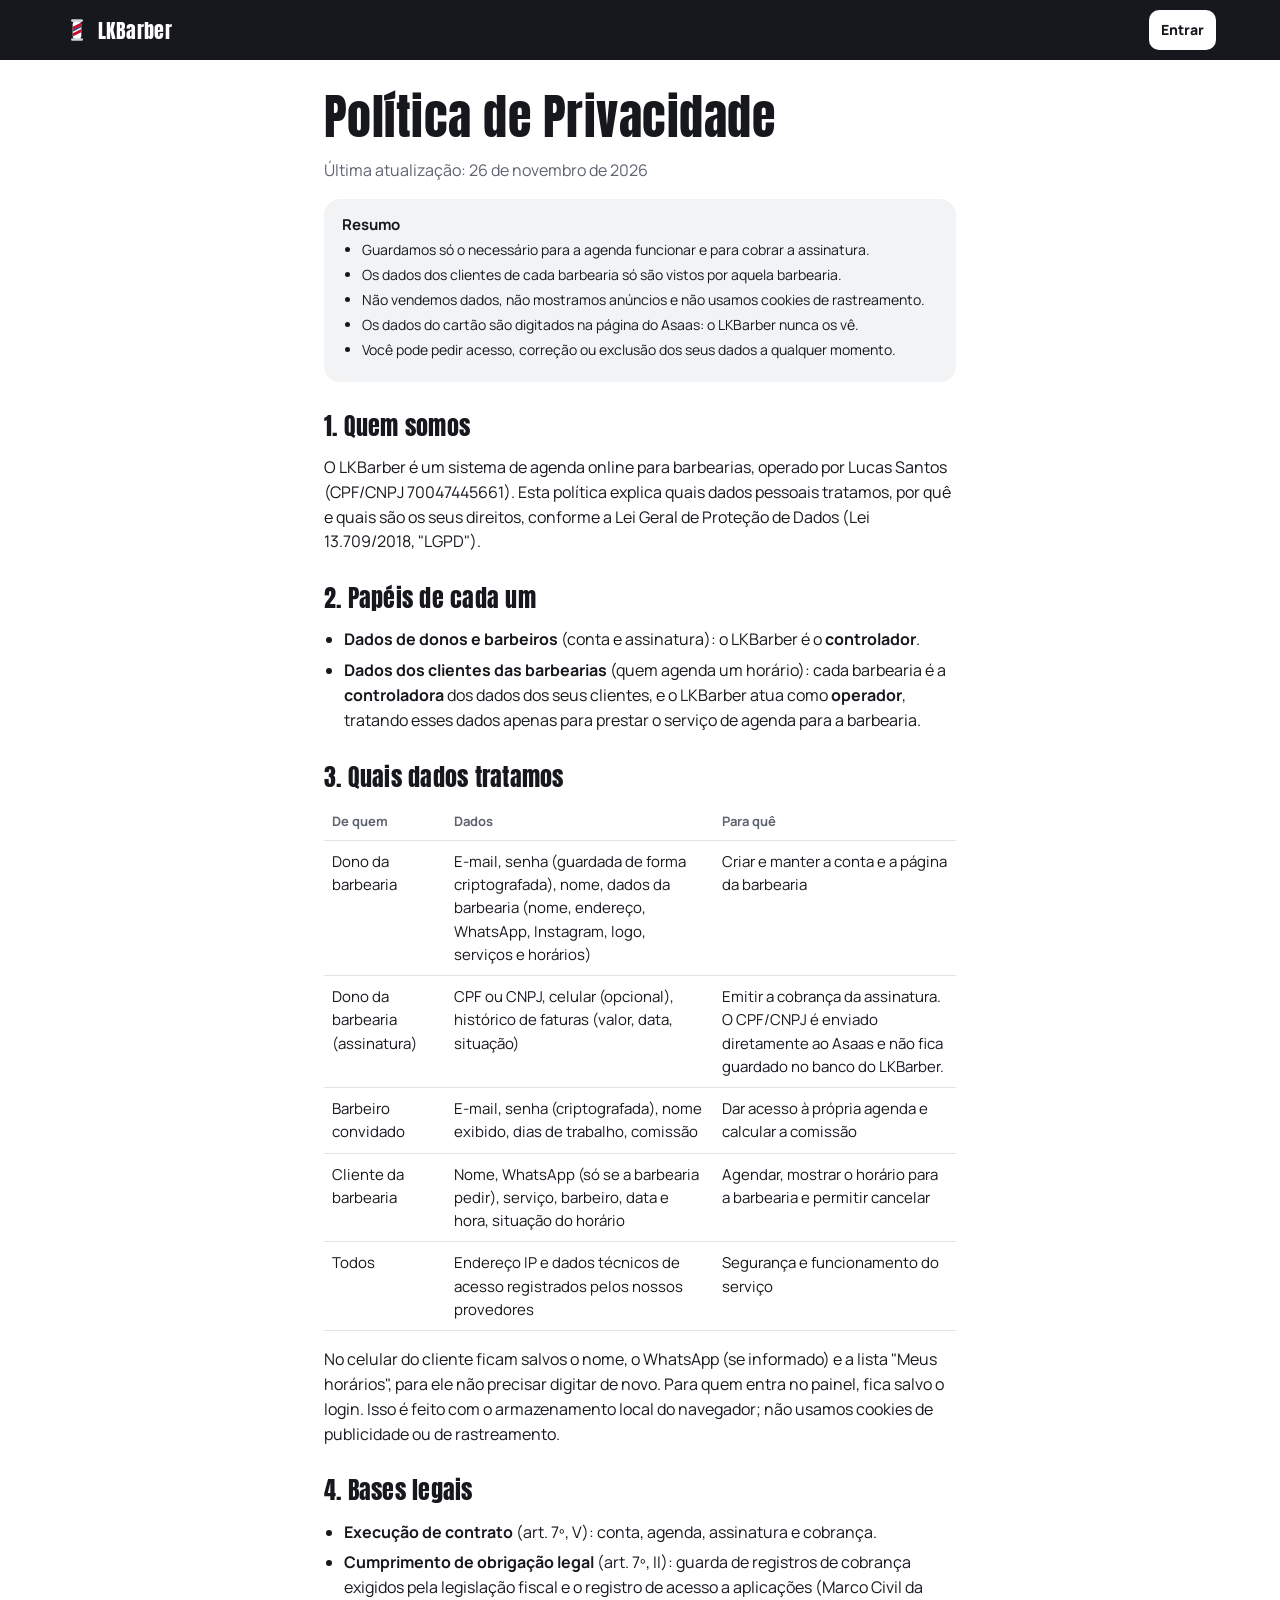
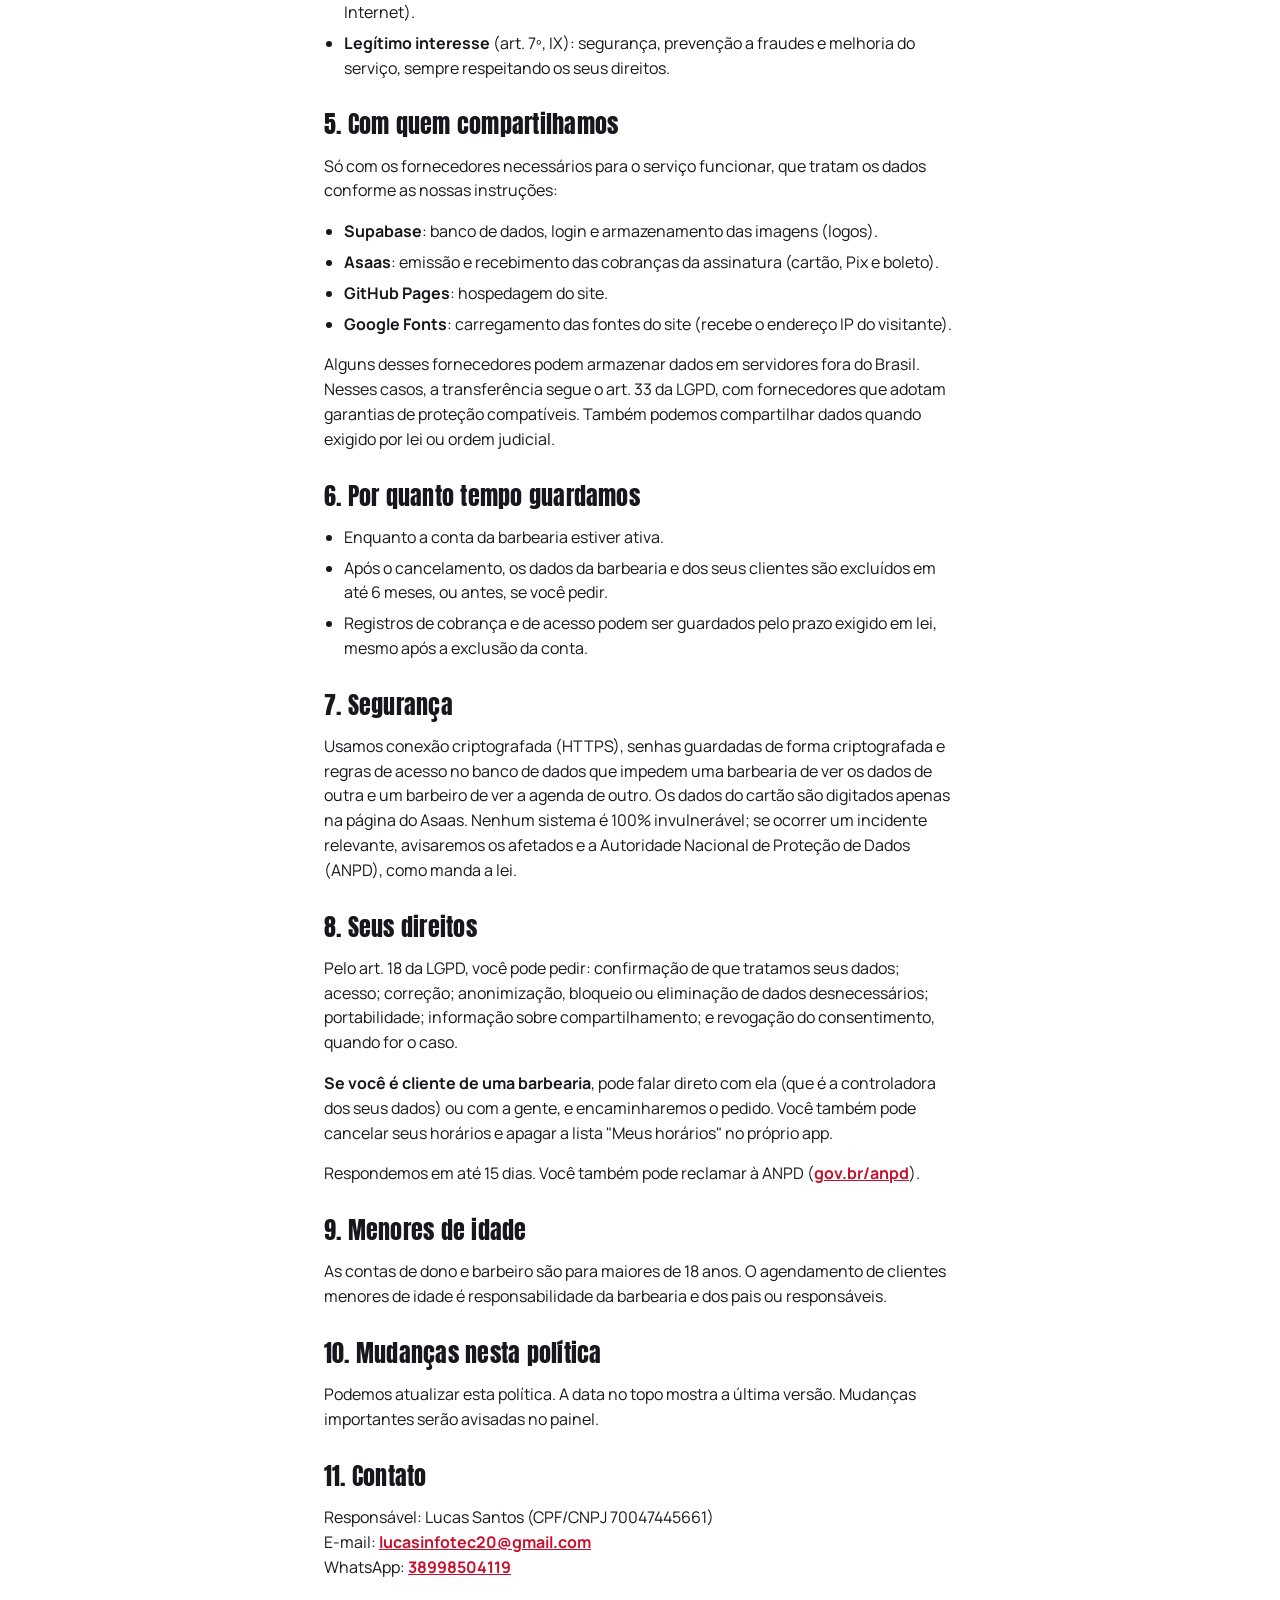
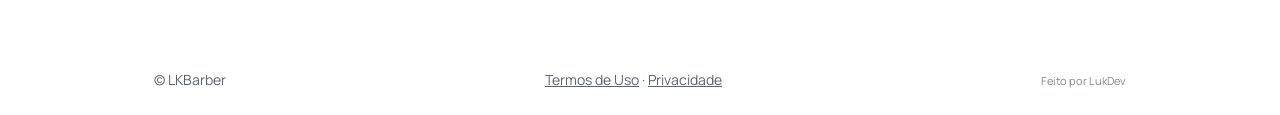
==== privacidade/index.html @ 9f9d807c "Correção" ====
<!DOCTYPE html>
<html lang="pt-BR">
<head>
<meta charset="utf-8">
<meta name="viewport" content="width=device-width, initial-scale=1">
<title>Política de Privacidade · LKBarber</title>
<meta name="description" content="Como o LKBarber trata os dados de donos, barbeiros e clientes das barbearias, conforme a LGPD.">
<meta name="theme-color" content="#16181d">
<link rel="icon" href="../icons/icon-192.png">
<link rel="preconnect" href="https://fonts.googleapis.com">
<link rel="preconnect" href="https://fonts.gstatic.com" crossorigin>
<link href="https://fonts.googleapis.com/css2?family=Anton&family=Manrope:wght@400;600;700;800&display=swap" rel="stylesheet">
<link rel="stylesheet" href="../css/style.css">
<style>
.legal{max-width:760px;margin:0 auto;padding:32px max(5vw,18px) 56px}
.legal h1{font-size:clamp(36px,9vw,48px)}
.legal h2{font-size:24px;margin-top:32px}
.legal p,.legal li{max-width:68ch}
.legal ul{padding-left:20px}.legal li{margin:6px 0}
.legal .atualizado{color:var(--mut);margin-top:-8px}
.legal .resumo{background:var(--sup);border-radius:16px;padding:16px 18px}
.legal .resumo ul{margin:6px 0 0}
.legal table{width:100%;border-collapse:collapse;font-size:15px;margin:10px 0}
.legal th,.legal td{text-align:left;vertical-align:top;padding:9px 8px;border-bottom:1px solid var(--linha)}
.legal th{font-size:13px;color:var(--mut)}
.legal a{color:var(--verm);font-weight:700}
@media(max-width:600px){.legal table{font-size:13px}}
</style>
</head>
<body>
<header class="top"><a class="marca" href="../"><svg viewBox="0 0 24 24" aria-hidden="true"><use href="#poste"/></svg><span>LKBarber</span></a>
  <div class="topo-acoes"><a class="btn btn-mini btn-claro" href="../painel">Entrar</a></div></header>
<main class="legal">
<h1>Política de Privacidade</h1>
<p class="atualizado">Última atualização: 26 de novembro de 2026</p>

<div class="resumo"><b>Resumo</b><ul>
  <li>Guardamos só o necessário para a agenda funcionar e para cobrar a assinatura.</li>
  <li>Os dados dos clientes de cada barbearia só são vistos por aquela barbearia.</li>
  <li>Não vendemos dados, não mostramos anúncios e não usamos cookies de rastreamento.</li>
  <li>Os dados do cartão são digitados na página do Asaas: o LKBarber nunca os vê.</li>
  <li>Você pode pedir acesso, correção ou exclusão dos seus dados a qualquer momento.</li></ul></div>

<h2>1. Quem somos</h2>
<p>O LKBarber é um sistema de agenda online para barbearias, operado <span data-p="por_responsavel"></span><span data-p="documento"></span>. Esta política explica quais dados pessoais tratamos, por quê e quais são os seus direitos, conforme a Lei Geral de Proteção de Dados (Lei 13.709/2018, "LGPD").</p>

<h2>2. Papéis de cada um</h2>
<ul>
  <li><b>Dados de donos e barbeiros</b> (conta e assinatura): o LKBarber é o <b>controlador</b>.</li>
  <li><b>Dados dos clientes das barbearias</b> (quem agenda um horário): cada barbearia é a <b>controladora</b> dos dados dos seus clientes, e o LKBarber atua como <b>operador</b>, tratando esses dados apenas para prestar o serviço de agenda para a barbearia.</li>
</ul>

<h2>3. Quais dados tratamos</h2>
<table>
  <thead><tr><th>De quem</th><th>Dados</th><th>Para quê</th></tr></thead>
  <tbody>
    <tr><td>Dono da barbearia</td><td>E-mail, senha (guardada de forma criptografada), nome, dados da barbearia (nome, endereço, WhatsApp, Instagram, logo, serviços e horários)</td><td>Criar e manter a conta e a página da barbearia</td></tr>
    <tr><td>Dono da barbearia (assinatura)</td><td>CPF ou CNPJ, celular (opcional), histórico de faturas (valor, data, situação)</td><td>Emitir a cobrança da assinatura. O CPF/CNPJ é enviado diretamente ao Asaas e não fica guardado no banco do LKBarber.</td></tr>
    <tr><td>Barbeiro convidado</td><td>E-mail, senha (criptografada), nome exibido, dias de trabalho, comissão</td><td>Dar acesso à própria agenda e calcular a comissão</td></tr>
    <tr><td>Cliente da barbearia</td><td>Nome, WhatsApp (só se a barbearia pedir), serviço, barbeiro, data e hora, situação do horário</td><td>Agendar, mostrar o horário para a barbearia e permitir cancelar</td></tr>
    <tr><td>Todos</td><td>Endereço IP e dados técnicos de acesso registrados pelos nossos provedores</td><td>Segurança e funcionamento do serviço</td></tr>
  </tbody>
</table>
<p>No celular do cliente ficam salvos o nome, o WhatsApp (se informado) e a lista "Meus horários", para ele não precisar digitar de novo. Para quem entra no painel, fica salvo o login. Isso é feito com o armazenamento local do navegador; não usamos cookies de publicidade ou de rastreamento.</p>

<h2>4. Bases legais</h2>
<ul>
  <li><b>Execução de contrato</b> (art. 7º, V): conta, agenda, assinatura e cobrança.</li>
  <li><b>Cumprimento de obrigação legal</b> (art. 7º, II): guarda de registros de cobrança exigidos pela legislação fiscal e o registro de acesso a aplicações (Marco Civil da Internet).</li>
  <li><b>Legítimo interesse</b> (art. 7º, IX): segurança, prevenção a fraudes e melhoria do serviço, sempre respeitando os seus direitos.</li>
</ul>

<h2>5. Com quem compartilhamos</h2>
<p>Só com os fornecedores necessários para o serviço funcionar, que tratam os dados conforme as nossas instruções:</p>
<ul>
  <li><b>Supabase</b>: banco de dados, login e armazenamento das imagens (logos).</li>
  <li><b>Asaas</b>: emissão e recebimento das cobranças da assinatura (cartão, Pix e boleto).</li>
  <li><b>GitHub Pages</b>: hospedagem do site.</li>
  <li><b>Google Fonts</b>: carregamento das fontes do site (recebe o endereço IP do visitante).</li>
</ul>
<p>Alguns desses fornecedores podem armazenar dados em servidores fora do Brasil. Nesses casos, a transferência segue o art. 33 da LGPD, com fornecedores que adotam garantias de proteção compatíveis. Também podemos compartilhar dados quando exigido por lei ou ordem judicial.</p>

<h2>6. Por quanto tempo guardamos</h2>
<ul>
  <li>Enquanto a conta da barbearia estiver ativa.</li>
  <li>Após o cancelamento, os dados da barbearia e dos seus clientes são excluídos em até 6 meses, ou antes, se você pedir.</li>
  <li>Registros de cobrança e de acesso podem ser guardados pelo prazo exigido em lei, mesmo após a exclusão da conta.</li>
</ul>

<h2>7. Segurança</h2>
<p>Usamos conexão criptografada (HTTPS), senhas guardadas de forma criptografada e regras de acesso no banco de dados que impedem uma barbearia de ver os dados de outra e um barbeiro de ver a agenda de outro. Os dados do cartão são digitados apenas na página do Asaas. Nenhum sistema é 100% invulnerável; se ocorrer um incidente relevante, avisaremos os afetados e a Autoridade Nacional de Proteção de Dados (ANPD), como manda a lei.</p>

<h2>8. Seus direitos</h2>
<p>Pelo art. 18 da LGPD, você pode pedir: confirmação de que tratamos seus dados; acesso; correção; anonimização, bloqueio ou eliminação de dados desnecessários; portabilidade; informação sobre compartilhamento; e revogação do consentimento, quando for o caso.</p>
<p><b>Se você é cliente de uma barbearia</b>, pode falar direto com ela (que é a controladora dos seus dados) ou com a gente, e encaminharemos o pedido. Você também pode cancelar seus horários e apagar a lista "Meus horários" no próprio app.</p>
<p>Respondemos em até 15 dias. Você também pode reclamar à ANPD (<a href="https://www.gov.br/anpd" target="_blank" rel="noopener">gov.br/anpd</a>).</p>

<h2>9. Menores de idade</h2>
<p>As contas de dono e barbeiro são para maiores de 18 anos. O agendamento de clientes menores de idade é responsabilidade da barbearia e dos pais ou responsáveis.</p>

<h2>10. Mudanças nesta política</h2>
<p>Podemos atualizar esta política. A data no topo mostra a última versão. Mudanças importantes serão avisadas no painel.</p>

<h2>11. Contato</h2>
<p>Responsável: <span data-p="responsavel"></span><span data-p="documento"></span><br><span id="contato"></span></p>
</main>
<footer class="rodape"><span>© LKBarber</span><span class="links-legais"><a href="../termos/">Termos de Uso</a> · <a href="../privacidade/">Privacidade</a></span><small class="lukdev">Feito por LukDev</small></footer>
<svg width="0" height="0" style="position:absolute" aria-hidden="true"><symbol id="poste" viewBox="0 0 24 24"><rect x="8" y="3" width="8" height="18" rx="4" fill="#fff"/><path d="M8 9l8-4v3l-8 4zM8 15l8-4v3l-8 4z" fill="#c8102e"/><path d="M8 12l8-4v1.5l-8 4z" fill="#1b3a6b"/><rect x="6.5" y="2" width="11" height="2.5" rx="1.2" fill="#cfd3da"/><rect x="6.5" y="19.5" width="11" height="2.5" rx="1.2" fill="#cfd3da"/></symbol></svg>
<script src="../js/config.js"></script>
<script>
{ // preenche os dados do responsável a partir do js/config.js
  const P = window.PLATAFORMA || {}, dig = s => String(s || "").replace(/\D/g, "");
  const txt = { responsavel: P.responsavel || "o responsável pelo LKBarber", documento: P.documento ? " (CPF/CNPJ " + P.documento + ")" : "",
    por_responsavel: P.responsavel ? "por " + P.responsavel : "pelo responsável indicado no contato ao final desta página",
    foro: P.foro || "do domicílio do responsável pelo LKBarber" };
  document.querySelectorAll("[data-p]").forEach(el => { const k = el.dataset.p; if (k in txt) el.textContent = txt[k]; });
  const c = document.getElementById("contato"), linhas = [];
  if (P.email) linhas.push(`E-mail: <a href="mailto:${P.email}">${P.email}</a>`);
  if (P.suporteWhatsapp) linhas.push(`WhatsApp: <a href="https://wa.me/55${dig(P.suporteWhatsapp)}" target="_blank" rel="noopener">${P.suporteWhatsapp}</a>`);
  if (c) c.innerHTML = linhas.length ? linhas.join("<br>") : "Pelo WhatsApp de suporte informado no site.";
}
</script>
</body>
</html>
---- css/style.css ----
/*
VOICE: LKBarber — barbearia de bairro, direta e confiante; o painel fala como ferramenta de trabalho.
IDEA: o poste de barbeiro e o quadro de horários pendurado no balcão.
PICTURE: poste listrado girando no topo de cada barbearia; no site de vendas, o celular com a agenda aberta.
COLOUR and TYPE: branco + grafite, vermelho do poste como ação, azul de apoio; Anton nos títulos, Manrope no texto.
LAYOUT: app de uma coluna com barra inferior no celular; centraliza até 760px (site de vendas até 1100px).
*/
:root{color-scheme:light dark;
  --bg:light-dark(#ffffff,#121418);--ink:light-dark(#16181d,#eef0f3);--mut:light-dark(#5d6370,#9aa1ad);
  --sup:light-dark(#f2f3f5,#1c1f25);--linha:light-dark(#e1e3e8,#2b2f37);
  --verm:light-dark(#c8102e,#ff4d63);--azul:light-dark(#1b3a6b,#86aef0);--ok:light-dark(#127a46,#4fd08f);
  --escuro:#16181d;--tab:68px;--r:14px}
:root[data-theme=light]{color-scheme:light}:root[data-theme=dark]{color-scheme:dark}
*{box-sizing:border-box;min-width:0}
[hidden]{display:none!important}
html{scroll-padding-top:72px;-webkit-text-size-adjust:100%;touch-action:manipulation}
code{font-size:.9em;background:var(--sup);padding:1px 6px;border-radius:6px;overflow-wrap:anywhere}
body{margin:0;background:var(--bg);color:var(--ink);font:16px/1.55 Manrope,system-ui,sans-serif;overflow-x:clip;-webkit-tap-highlight-color:transparent;
  padding-bottom:env(safe-area-inset-bottom)}
body.com-tabs{padding-bottom:calc(var(--tab) + env(safe-area-inset-bottom))}
h1,h2,h3{font-family:Anton,Impact,"Arial Narrow",sans-serif;font-weight:400;line-height:1.05;margin:0 0 .5em;text-wrap:balance;letter-spacing:.01em}
h1{font-size:clamp(38px,10vw,52px)}h2{font-size:28px}h3{font-size:22px}
a{color:inherit}
button,input,select,textarea{font:inherit;color:inherit}
input,select,textarea{font-size:16px;width:100%;min-height:48px;padding:10px 14px;border:1.5px solid var(--linha);border-radius:12px;background:var(--bg)}
input:focus-visible,select:focus-visible,textarea:focus-visible,button:focus-visible,a:focus-visible,summary:focus-visible{outline:3px solid var(--azul);outline-offset:2px}
.sr{position:absolute;width:1px;height:1px;overflow:hidden;clip:rect(0 0 0 0)}
main{max-width:760px;margin:0 auto;min-height:60vh}
body[data-area=site] main{max-width:1100px}
.band{padding:28px max(5vw,18px)}
.band-escura{background:var(--escuro);color:#eef0f3;--mut:#a5abb6;--linha:#2d3139}
.sub{color:var(--mut);font-size:14px}
.vazio{color:var(--mut);margin:0;grid-column:1/-1}
.erro{color:var(--verm);font-weight:700;min-height:1.5em;margin:0}
.centro{text-align:center;color:var(--mut);font-size:15px}
.pilha{display:grid;gap:8px}
.full{grid-column:1/-1}

/* topo */
.top{position:sticky;top:0;z-index:20;display:flex;align-items:center;justify-content:space-between;gap:12px;
  padding:calc(10px + env(safe-area-inset-top)) max(5vw,18px) 10px;background:var(--escuro);color:#fff;min-height:58px}
.marca{display:flex;align-items:center;gap:8px;text-decoration:none;font-family:Anton,Impact,sans-serif;font-size:20px;letter-spacing:.02em;overflow:hidden}
.marca span{white-space:nowrap;overflow:hidden;text-overflow:ellipsis}
.marca svg{width:26px;height:26px;flex:none}
.marca img{width:30px;height:30px;border-radius:8px;object-fit:cover;flex:none;background:#fff}
.topo-acoes{display:flex;gap:8px;flex:none}
.btn-inst,.btn-claro{background:#fff!important;color:var(--escuro)!important;border:0;border-radius:999px;padding:0 14px;font-weight:800;font-size:14px;min-height:38px}

/* botões */
.btn{display:inline-flex;align-items:center;justify-content:center;gap:8px;min-height:48px;padding:0 22px;border:0;border-radius:12px;
  background:var(--verm);color:#fff;font-weight:800;text-decoration:none;cursor:pointer;text-align:center}
.btn:disabled{opacity:.4;cursor:not-allowed}
.btn-grande{min-height:56px;font-size:18px;padding:0 28px}
.btn-sec{background:var(--sup);color:var(--ink);border:1.5px solid var(--linha)}
.btn-ok{background:var(--ok);color:#fff}
.btn-vidro{background:#ffffff1a;color:#fff;border:1.5px solid #ffffff40}
.btn-mini{min-height:40px;padding:0 12px;font-size:14px;border-radius:10px}
.lnk{background:none;border:0;color:var(--verm);font-weight:700;padding:8px 4px;cursor:pointer;min-height:40px;text-decoration:underline}
.chip{border:1.5px solid var(--linha);background:var(--sup);border-radius:999px;padding:0 16px;min-height:40px;font-weight:700;cursor:pointer;flex:none}
.chip.on{background:var(--ink);color:var(--bg);border-color:var(--ink)}
.seg{display:flex;gap:6px;flex-wrap:wrap;margin-bottom:16px}
.chips-filtro{flex-wrap:nowrap;overflow-x:auto;padding-bottom:4px}

/* hero da barbearia */
.hero{display:grid;grid-template-columns:minmax(0,1fr) 110px;gap:12px;align-items:center;padding:28px max(5vw,18px) 22px;
  background:var(--escuro);color:#fff;border-bottom:6px solid var(--verm)}
.hero h1{color:#fff;margin-bottom:.15em;font-size:clamp(40px,11vw,64px);overflow-wrap:anywhere}
.hero-logo{width:100%;max-width:160px;height:auto;aspect-ratio:1;border-radius:28px;object-fit:cover;justify-self:center;box-shadow:0 14px 34px #0006;background:#fff}
.hero .poste{width:100%;height:auto;max-height:300px;aspect-ratio:120/300}
.slogan{color:#c4c9d2;margin:0 0 20px;font-size:17px}
.aberto{display:inline-flex;align-items:center;gap:8px;font-weight:700;font-size:14px;margin:0 0 10px;color:#c4c9d2}
.aberto::before{content:"";width:10px;height:10px;border-radius:50%;background:#7b818c}
.aberto.on::before{background:#4fd08f;box-shadow:0 0 0 4px #4fd08f33}
.proximo{margin:14px 0 0;color:#c4c9d2;font-size:15px}.proximo b{color:#fff}
.servicos{list-style:none;margin:0;padding:0}
.servicos li{display:grid;grid-template-columns:minmax(0,1fr) auto;gap:2px 12px;padding:14px 0;border-bottom:1px solid var(--linha)}
.servicos b{font-size:17px}.servicos .preco{font-weight:800;white-space:nowrap;text-align:right}
.servicos small{color:var(--mut);grid-column:1/-1}
.horarios{list-style:none;margin:0 0 18px;padding:0}
.horarios li{display:flex;justify-content:space-between;gap:12px;padding:9px 0;border-bottom:1px solid var(--linha)}
.horarios li.hoje{font-weight:800}.horarios span:last-child{white-space:nowrap;text-align:right}
.contato{display:flex;flex-wrap:wrap;gap:10px}
.avatar{display:inline-grid;place-items:center;width:40px;height:40px;border-radius:50%;background:var(--ink);color:var(--bg);font-weight:800;font-size:15px;flex:none}
.equipe-pub{display:flex;gap:18px;flex-wrap:wrap}
.equipe-pub div{display:flex;flex-direction:column;align-items:center;gap:6px;font-weight:700;min-width:64px}
.equipe-pub .avatar{width:56px;height:56px;font-size:19px;background:var(--verm);color:#fff}

/* agendar */
.titulo-pag{font-size:40px}
fieldset{border:0;padding:0;margin:0 0 26px;transition:opacity .2s}
fieldset.travado{opacity:.4;pointer-events:none}
legend{display:flex;align-items:center;gap:10px;font-weight:800;font-size:18px;margin-bottom:12px;padding:0}
legend b{display:grid;place-items:center;width:28px;height:28px;border-radius:50%;background:var(--ink);color:var(--bg);font-size:14px}
.chips-serv{display:grid;grid-template-columns:repeat(auto-fill,minmax(150px,1fr));gap:10px}
.op{position:relative;display:block;cursor:pointer}
.op input{position:absolute;opacity:0;inset:0;min-height:0;width:100%;height:100%;margin:0}
.op>span{display:block;height:100%;padding:12px 14px;border:2px solid var(--linha);border-radius:var(--r);background:var(--sup)}
.op input:checked+span{border-color:var(--verm);background:light-dark(#fff1f3,#2a1519)}
.op input:focus-visible+span{outline:3px solid var(--azul);outline-offset:2px}
.op b{display:block}.op small{color:var(--mut);white-space:nowrap}
.chips-prof{display:flex;gap:10px;overflow-x:auto;padding:2px 2px 8px;scroll-snap-type:x mandatory}
.chips-prof .op{flex:none;scroll-snap-align:start}
.chips-prof .op>span{width:104px;text-align:center;display:flex;flex-direction:column;align-items:center;gap:6px;padding:12px 6px}
.chips-prof .avatar{width:46px;height:46px;font-size:17px}
.chips-prof b{white-space:nowrap;overflow:hidden;text-overflow:ellipsis;max-width:100%}
.dias{display:flex;gap:8px;overflow-x:auto;scroll-snap-type:x mandatory;padding:2px 2px 8px;margin:0 -2px}
.dias .op{flex:none;scroll-snap-align:start}
.dias .op>span{width:64px;text-align:center;padding:10px 4px}
.dias .op>span small{display:block;text-transform:capitalize}
.dias .op>span b{font-size:22px;font-family:Anton,Impact,sans-serif;font-weight:400}
.dias .op.fechado{pointer-events:none}.dias .op.fechado>span{opacity:.35}
.horas{display:grid;grid-template-columns:repeat(auto-fill,minmax(78px,1fr));gap:8px}
.horas .op>span{text-align:center;font-weight:800;font-size:17px;padding:12px 4px;font-variant-numeric:tabular-nums}
.horas .op.ocupado{pointer-events:none}.horas .op.ocupado>span{text-decoration:line-through;opacity:.35}
.campo{display:block;margin-bottom:10px}
.barra-conf{position:sticky;bottom:calc(var(--tab) + env(safe-area-inset-bottom) + 8px);display:flex;align-items:center;gap:12px;
  padding:10px 10px 10px 16px;background:var(--escuro);color:#fff;border-radius:16px;box-shadow:0 10px 30px #0004;z-index:5}
.resumo{flex:1;font-size:14px;line-height:1.35}.resumo b{font-size:15px}

/* ticket */
.ticket,.assin-card{border:2px dashed var(--linha);border-radius:18px;padding:20px;margin-bottom:14px;background:var(--sup)}
.quando{font-family:Anton,Impact,sans-serif;font-size:32px;line-height:1.05;margin:6px 0}
.ticket .acoes{display:flex;flex-wrap:wrap;gap:8px;margin-top:14px}
.tag{display:inline-block;font-size:13px;font-weight:800;padding:3px 10px;border-radius:999px;background:var(--linha);white-space:nowrap}
.tag.agendado{background:light-dark(#e5ecf8,#1f2c44);color:var(--azul)}
.tag.concluido{background:light-dark(#e2f4ea,#173326);color:var(--ok)}
.tag.cancelado,.tag.faltou{background:light-dark(#fbe6e9,#3a1a20);color:var(--verm)}
.info-lista{list-style:none;padding:0;margin:0 0 24px}
.info-lista li{padding:12px 0;border-bottom:1px solid var(--linha)}
.info-lista small{display:block;color:var(--mut);font-size:13px}
.instalar-box{background:var(--sup);border-radius:var(--r);padding:18px}.instalar-box p{margin:.4em 0}

/* rodapé e tabbar */
.rodape{display:flex;justify-content:space-between;align-items:center;gap:10px;flex-wrap:wrap;max-width:1100px;margin:0 auto;padding:18px max(5vw,18px) 24px;color:var(--mut);font-size:14px}
.lukdev{font-size:11px;opacity:.75}
.link-painel{font-size:13px;color:var(--mut)}
.tabbar{position:fixed;left:0;right:0;bottom:0;z-index:30;display:grid;
  height:calc(var(--tab) + env(safe-area-inset-bottom));padding-bottom:env(safe-area-inset-bottom);background:var(--bg);border-top:1px solid var(--linha)}
.tabbar a{display:flex;flex-direction:column;align-items:center;justify-content:center;gap:3px;text-decoration:none;font-size:12px;font-weight:700;color:var(--mut)}
.tabbar svg{width:24px;height:24px;fill:none;stroke:currentColor;stroke-width:2;stroke-linecap:round;stroke-linejoin:round}
.tabbar a.ativo{color:var(--verm)}

/* toast / modal */
.toast{position:fixed;left:50%;bottom:calc(var(--tab) + 20px + env(safe-area-inset-bottom));transform:translate(-50%,20px);opacity:0;
  background:var(--ink);color:var(--bg);padding:12px 18px;border-radius:12px;font-weight:700;transition:.25s;z-index:60;max-width:90vw;pointer-events:none;text-align:center}
.toast.on{opacity:1;transform:translate(-50%,0)}
.modal{position:fixed;inset:0;z-index:50;background:#0008;display:flex;align-items:flex-end;justify-content:center}
.modal-box{background:var(--bg);width:100%;max-width:560px;max-height:90vh;overflow:auto;border-radius:20px 20px 0 0;padding:22px max(5vw,18px) calc(22px + env(safe-area-inset-bottom))}
.menu{display:grid;border-top:1px solid var(--linha)}
.menu>*{display:flex;justify-content:space-between;align-items:center;text-align:left;background:none;border:0;border-bottom:1px solid var(--linha);min-height:54px;padding:0 4px;font-weight:700;font-size:17px;cursor:pointer;text-decoration:none}
.menu small{color:var(--mut);font-weight:600}.menu .perigo{color:var(--verm)}
.codigo{font-family:Anton,Impact,sans-serif;font-size:44px;letter-spacing:.18em;text-align:center;margin:8px 0;background:var(--sup);border-radius:14px;padding:8px}

/* formulários de página */
.form-pag{max-width:440px;margin:0 auto;padding:36px max(5vw,18px) 40px}
.form-pag h1{font-size:40px}
.l-sub2{color:var(--mut);margin-top:-6px}
.lbl{display:block;font-size:14px;font-weight:700;margin-bottom:14px}
.lbl input,.lbl select{margin-top:4px}
.slug-box{display:flex;align-items:center;border:1.5px solid var(--linha);border-radius:12px;margin-top:4px;background:var(--bg);overflow:hidden}
.slug-box span{padding:0 0 0 12px;color:var(--mut);font-weight:600;white-space:nowrap;font-size:15px}
.slug-box input{border:0;margin:0;padding-left:2px;font-weight:800}
.slug-box:focus-within{outline:3px solid var(--azul);outline-offset:2px}.slug-box input:focus-visible{outline:0}
.dica{display:block;margin-top:6px;font-weight:700;color:var(--mut)}.dica.bom{color:var(--ok)}.dica.ruim{color:var(--verm)}
.aviso{background:light-dark(#fff6dd,#2c2614);border-radius:12px;padding:12px 14px;font-size:14px;margin-bottom:14px}
.aviso.ruim{background:light-dark(#fde8eb,#3a1a20)}

/* ===== site de vendas ===== */
.l-hero{display:grid;grid-template-columns:minmax(0,1.15fr) minmax(0,.85fr);gap:28px;align-items:center;background:var(--escuro);color:#fff;
  padding:44px max(5vw,18px) 40px;border-bottom:6px solid var(--verm)}
body[data-area=site] .l-hero{margin:0 calc(50% - 50vw);padding-inline:max(5vw,calc(50vw - 532px))}
.l-hero h1{font-size:clamp(38px,6vw,56px);color:#fff}
.l-sub{font-size:18px;color:#c4c9d2;max-width:34em}
.l-ctas{display:flex;flex-wrap:wrap;gap:10px;margin:22px 0 10px}
.l-mini{font-size:14px;color:#a5abb6;margin:6px 0 0}
.celular{justify-self:center;width:min(280px,78vw);aspect-ratio:9/18.5;border-radius:38px;padding:10px;background:linear-gradient(145deg,#3a3f49,#0d0f12);box-shadow:0 30px 60px #0007,inset 0 0 0 2px #50565f}
.cel-tela{height:100%;border-radius:30px;background:#fff;color:#16181d;overflow:hidden;display:flex;flex-direction:column;font-size:12px}
.cel-topo{display:flex;align-items:center;gap:6px;background:#16181d;color:#fff;padding:22px 14px 10px;font-family:Anton,Impact,sans-serif;font-size:15px}
.cel-topo svg{width:18px;height:18px}
.cel-corpo{padding:12px;display:flex;flex-direction:column;gap:8px;flex:1}
.cel-t{font-size:12px}
.cel-profs{display:flex;gap:5px}.cel-profs span{border:1.5px solid #e1e3e8;background:#f2f3f5;border-radius:999px;padding:4px 8px;font-weight:700;white-space:nowrap}
.cel-profs .on{border-color:#c8102e;background:#fff1f3}
.cel-horas{display:grid;grid-template-columns:repeat(3,1fr);gap:5px}
.cel-horas span{text-align:center;border:1.5px solid #e1e3e8;background:#f2f3f5;border-radius:8px;padding:7px 0;font-weight:800}
.cel-horas .on{border-color:#c8102e;background:#fff1f3}.cel-horas .x{opacity:.35;text-decoration:line-through}
.cel-nome{border:1.5px solid #e1e3e8;border-radius:8px;padding:8px;font-weight:700}
.cel-btn{margin-top:auto;background:#c8102e;color:#fff;border-radius:10px;padding:11px;text-align:center;font-weight:800}
.passos{list-style:none;counter-reset:p;padding:0;margin:0;display:grid;grid-template-columns:repeat(auto-fit,minmax(220px,1fr));gap:18px}
.passos li{counter-increment:p;background:var(--sup);border-radius:var(--r);padding:18px;display:grid;gap:4px}
.passos li::before{content:counter(p);font-family:Anton,Impact,sans-serif;font-size:40px;line-height:1;color:var(--verm)}
.passos span{color:var(--mut)}
body[data-area=site] .band-escura{margin:0 calc(50% - 50vw);padding-inline:max(5vw,calc(50vw - 532px))}
.tres{display:grid;grid-template-columns:repeat(auto-fit,minmax(220px,1fr));gap:22px}
.tres ul{margin:0;padding-left:18px;color:#c4c9d2}.tres li{margin:4px 0}
.planos{display:grid;grid-template-columns:repeat(auto-fit,minmax(220px,1fr));gap:14px;margin-bottom:12px}
.plano{border:2px solid var(--linha);border-radius:18px;padding:20px;display:flex;flex-direction:column;gap:6px}
.plano.destaque{border-color:var(--verm)}
.plano .tag{align-self:flex-start}.plano h3{margin:4px 0 0}.plano p{margin:0}
.preco-plano{font-family:Anton,Impact,sans-serif;font-size:36px;line-height:1.1;white-space:nowrap}.preco-plano small{font-family:Manrope,sans-serif;font-size:14px;color:var(--mut)}
.plano .lim{font-weight:800}.plano .btn{margin-top:auto}
.faq{border-bottom:1px solid var(--linha);padding:4px 0}
.faq summary{cursor:pointer;font-weight:800;min-height:48px;display:flex;align-items:center}
.faq p{margin:0 0 14px;color:var(--mut)}

/* ===== painel ===== */
.p-top{display:flex;align-items:center;justify-content:space-between;gap:10px;flex-wrap:wrap;padding:20px max(5vw,18px) 0}
.p-top h1{font-size:36px;margin:0}
.p-sec{padding:16px max(5vw,18px) 40px}
.kpis{display:grid;grid-template-columns:repeat(auto-fit,minmax(140px,1fr));gap:10px;margin-bottom:18px}
.kpi{background:var(--sup);border-radius:var(--r);padding:14px}
.kpi.destaque{background:var(--escuro);color:#fff}.kpi.destaque small{color:#c4c9d2}
.kpi small{color:var(--mut);display:block;font-size:13px}
.kpi b{font-family:Anton,Impact,sans-serif;font-weight:400;font-size:clamp(24px,6.5vw,32px);line-height:1.1;white-space:nowrap}
.dia-nav{display:flex;align-items:center;gap:8px;margin-bottom:12px}
.dia-nav input{flex:1}.dia-nav button{flex:none;width:48px;padding:0}
.ag-item{display:grid;grid-template-columns:62px minmax(0,1fr);gap:4px 12px;padding:14px 0;border-bottom:1px solid var(--linha)}
.ag-item .h{font-family:Anton,Impact,sans-serif;font-size:24px;line-height:1;font-variant-numeric:tabular-nums}
.ag-item .h small{display:block;font-family:Manrope,sans-serif;font-size:12px;color:var(--mut);margin-top:4px}
.ag-item .acoes{grid-column:2;display:flex;flex-wrap:wrap;gap:6px;margin-top:6px}
.ag-item.st-cancelado,.ag-item.st-faltou{opacity:.55}
.ag-item.livre .n{color:var(--mut)}
.form-grid{display:grid;gap:10px;grid-template-columns:repeat(2,minmax(0,1fr))}
.form-grid label{display:block;font-size:14px;font-weight:700}
.form-grid label input,.form-grid label select{margin-top:4px}
.switch{display:flex!important;align-items:center;gap:8px;font-weight:700;cursor:pointer}
.switch input{width:22px;height:22px;min-height:0;accent-color:var(--verm);margin:0!important;flex:none}
.barra{display:grid;grid-template-columns:minmax(0,1fr) auto;gap:4px 10px;margin-bottom:12px;font-size:15px}
.barra small{color:var(--mut)}
.barra .trilho{grid-column:1/-1;height:10px;background:var(--sup);border-radius:6px;overflow:hidden}
.barra .trilho i{display:block;height:100%;background:var(--verm);border-radius:6px}
.barra span:nth-child(2){white-space:nowrap;font-weight:800;text-align:right}
.scroll{overflow-x:auto;margin-bottom:22px}
.tab{width:100%;border-collapse:collapse;font-size:15px}
.tab th,.tab td{padding:10px 8px;border-bottom:1px solid var(--linha);text-align:left}
.tab th{font-size:13px;color:var(--mut)}.tab .num{text-align:right;white-space:nowrap}
.serv-ed{padding:14px 0;border-bottom:1px solid var(--linha)}
.busca{margin-bottom:14px}
.cli{display:flex;justify-content:space-between;gap:10px;padding:12px 0;border-bottom:1px solid var(--linha);align-items:center}
.cli small{color:var(--mut);display:block}
.prof-card{border:1.5px solid var(--linha);border-radius:16px;padding:14px;margin-bottom:10px}
.prof-card.inativo{opacity:.55}
.prof-top{display:flex;gap:12px;align-items:center}.prof-top small{display:block;color:var(--mut)}
.prof-card .acoes{display:flex;gap:6px;flex-wrap:wrap;margin-top:10px}
.dias-mini{display:flex;gap:4px;margin-top:10px;flex-wrap:wrap}
.dias-mini span{font-size:12px;font-weight:800;padding:3px 7px;border-radius:6px;background:var(--sup);color:var(--mut)}
.dias-mini .on{background:var(--ink);color:var(--bg)}
.dias-sel{display:flex;gap:6px;flex-wrap:wrap;margin-top:6px}
.dias-sel label{position:relative;cursor:pointer}
.dias-sel input{position:absolute;opacity:0;inset:0;min-height:0;margin:0!important}
.dias-sel span{display:grid;place-items:center;width:52px;height:44px;border-radius:10px;border:1.5px solid var(--linha);background:var(--sup);font-weight:800}
.dias-sel input:checked+span{background:var(--ink);color:var(--bg);border-color:var(--ink)}
.dias-sel input:focus-visible+span{outline:3px solid var(--azul)}
.link-box{display:flex;gap:8px}.link-box input{flex:1;font-weight:700}
.qr{margin-top:12px}.qr img,.qr canvas{background:#fff;padding:12px;border-radius:12px}
.assin-card.st-ativa{border-style:solid;border-color:var(--ok)}
.adm-card{border:1.5px solid var(--linha);border-radius:16px;padding:14px;margin-bottom:10px}
.adm-top{display:flex;justify-content:space-between;gap:10px;align-items:flex-start}
.adm-top small{display:block;color:var(--mut);overflow-wrap:anywhere}
.adm-card .sub{margin:8px 0}
.adm-card .acoes{display:flex;gap:6px;flex-wrap:wrap;align-items:center}
.adm-card select{width:auto;min-height:40px;padding:6px 10px;font-size:14px}

@media(max-width:600px){.l-hero{grid-template-columns:1fr}.celular{width:min(250px,70vw)}.form-grid{grid-template-columns:1fr}
  .tab{font-size:13px}}
@media(min-width:700px){.modal{align-items:center}.modal-box{border-radius:20px}}
@media(min-width:760px){.tabbar{max-width:560px;left:50%;transform:translateX(-50%);bottom:14px;border:1px solid var(--linha);border-radius:20px;box-shadow:0 10px 30px #0002;height:var(--tab);padding:0}
  .hero{grid-template-columns:minmax(0,1fr) 160px;padding-block:44px}}
@media(prefers-reduced-motion:reduce){*{transition:none!important;scroll-behavior:auto!important}}

/* ===== horários: um cartão por dia ===== */
.dias-lista{display:grid;gap:10px}
.dia-card{border:1.5px solid var(--linha);border-radius:16px;background:var(--bg);transition:border-color .2s}
.dia-card:not(.fechado){border-color:light-dark(#d3d6dd,#353a44)}
.dia-cab{display:grid;grid-template-columns:minmax(0,1fr) auto;grid-template-areas:"nome tog" "res tog";align-items:center;gap:0 12px;padding:12px 14px}
.dia-nome{grid-area:nome;font-size:17px}
.dia-resumo{grid-area:res;color:var(--mut);font-size:14px;font-variant-numeric:tabular-nums}
.dia-card.fechado .dia-resumo{color:var(--verm);font-weight:700}
.dia-cab .toggle{grid-area:tog}
.dia-corpo{padding:0 14px 12px;display:grid;gap:10px;border-top:1px solid var(--linha);padding-top:12px}
.faixa{display:grid;grid-template-columns:minmax(0,1fr) auto minmax(0,1fr);align-items:end;gap:8px}
.faixa.pausa{background:var(--sup);border-radius:12px;padding:8px 10px 6px}
.faixa.pausa .remover-pausa{grid-column:1/-1;justify-self:end;color:var(--verm);text-decoration:none}
.faixa label{display:grid;gap:4px;font-size:13px;font-weight:700;color:var(--mut)}
.faixa input{font-variant-numeric:tabular-nums;font-weight:700;text-align:center}
.faixa .ate{padding-bottom:13px;color:var(--mut);font-weight:800}
.lnk.sutil{color:var(--mut);font-weight:600;font-size:14px;justify-self:start;padding:4px 0;min-height:32px}
.dia-corpo>.lnk{justify-self:start;padding:4px 0}
.barra-salvar{position:sticky;bottom:calc(var(--tab) + env(safe-area-inset-bottom) + 8px);margin-top:18px;z-index:5}
.barra-salvar .btn{width:100%;box-shadow:0 10px 26px #0003}
/* interruptor (toggle) */
.toggle{position:relative;display:inline-block;width:52px;height:32px;cursor:pointer;flex:none}
.toggle input{position:absolute;inset:0;opacity:0;margin:0;width:100%;height:100%;cursor:pointer;min-height:0;z-index:1}
.toggle .trilho{position:absolute;inset:0;border-radius:999px;background:light-dark(#cfd3da,#3a3f49);transition:background .2s}
.toggle .trilho::after{content:"";position:absolute;top:3px;left:3px;width:26px;height:26px;border-radius:50%;background:#fff;box-shadow:0 1px 3px #0004;transition:transform .2s}
.toggle input:checked+.trilho{background:var(--ok)}
.toggle input:checked+.trilho::after{transform:translateX(20px)}
.toggle input:focus-visible+.trilho{outline:3px solid var(--azul);outline-offset:2px}

/* ===== assinatura ===== */
.assin-card{border-style:solid;display:grid;gap:6px}
.assin-card p{margin:0}
.assin-card .btn{margin-top:8px}
.assin-top{display:flex;justify-content:space-between;align-items:flex-start;gap:10px}
.assin-top small{color:var(--mut);font-weight:700}
.assin-card.st-carencia,.assin-card.st-vencida,.assin-card.st-teste_vencido,.assin-card.st-bloqueada{border-color:var(--verm)}
.faturas{display:grid}
.fatura{display:grid;grid-template-columns:minmax(0,1fr) auto auto;gap:10px;align-items:center;padding:12px 0;border-bottom:1px solid var(--linha)}
.fatura small{display:block;color:var(--mut)}
.leg-p{font-size:17px}
.planos-sel{display:grid;grid-template-columns:repeat(auto-fit,minmax(150px,1fr));gap:10px}
.planos-sel .op>span{display:grid;gap:2px}
.preco-op{font-family:Anton,Impact,sans-serif;font-size:26px;line-height:1.1;white-space:nowrap}.preco-op small{font-family:Manrope,sans-serif;font-size:13px;color:var(--mut)}
.planos-sel .op.ocupado{pointer-events:none}.planos-sel .op.ocupado>span{opacity:.45}
.formas{display:grid;gap:8px}
.formas .op>span{display:grid;gap:2px}
.op small.quebra{white-space:normal}
.rec{font-style:normal;font-size:12px;font-weight:800;color:var(--ok);background:light-dark(#e2f4ea,#173326);border-radius:999px;padding:2px 8px;margin-left:4px;vertical-align:2px}
.perigo-txt{color:var(--verm)}

/* ===== ícone da barbearia ===== */
.icone-atual{display:grid;grid-template-columns:auto minmax(0,1fr);gap:16px;align-items:center}
.ic-grande{width:88px;height:88px;border-radius:22px;overflow:hidden;background:var(--escuro);display:grid;place-items:center;box-shadow:0 6px 18px #0003}
.ic-grande img{width:100%;height:100%;object-fit:cover}.ic-grande svg{width:52px;height:52px}
.icone-prev{display:flex;gap:18px;align-items:center;justify-content:center;flex-wrap:wrap;background:linear-gradient(135deg,#2b3a55,#16181d);border-radius:18px;padding:22px 16px;margin:12px 0 14px}
.cel-ic{display:grid;justify-items:center;gap:6px;color:#fff;font-size:12px}
.cel-ic canvas{width:76px;height:76px;border-radius:20px;box-shadow:0 8px 20px #0007}
.topo-ic{display:flex;align-items:center;gap:8px;background:#16181d;color:#fff;border-radius:12px;padding:8px 12px;font-family:Anton,Impact,sans-serif;max-width:220px}
.topo-ic canvas{width:30px;height:30px;border-radius:8px}.topo-ic b{font-weight:400;white-space:nowrap;overflow:hidden;text-overflow:ellipsis}
.cores{display:flex;gap:8px;flex-wrap:wrap;margin-top:6px;align-items:center}
.cor{width:40px;height:40px;border-radius:50%;border:2px solid var(--linha);cursor:pointer}
.cor.on{outline:3px solid var(--verm);outline-offset:2px}
.cores input[type=color]{width:48px;height:40px;padding:2px;min-height:0;border-radius:10px}
input[type=range]{min-height:0;padding:0;border:0;accent-color:var(--verm);height:32px}
.seg .chip.on{background:var(--ink);color:var(--bg);border-color:var(--ink)}

@media(max-width:420px){.fatura{grid-template-columns:minmax(0,1fr) auto}.fatura .btn{grid-column:1/-1}}

/* ===== página de vendas: seções novas ===== */
.nao-raiz #landing{display:none}
#landing a:not(.btn){color:inherit}
.l-mini a{color:#fff;font-weight:800;text-decoration:underline;margin-left:4px}
.antes-depois{display:grid;grid-template-columns:repeat(auto-fit,minmax(260px,1fr));gap:14px}
.ad{border-radius:18px;padding:20px}
.ad h3{margin-bottom:10px}
.ad ul{margin:0;padding:0;list-style:none;display:grid;gap:10px}
.ad li{display:grid;grid-template-columns:22px minmax(0,1fr);gap:8px;align-items:start}
.ad li::before{font-weight:800;line-height:1.5}
.antes{background:var(--sup)}.antes li::before{content:"✕";color:var(--mut)}.antes li{color:var(--mut)}
.depois{background:var(--escuro);color:#fff;border:1.5px solid light-dark(transparent,#2f6b4a)}.depois li::before{content:"✓";color:#4fd08f}
.beneficios{display:grid;grid-template-columns:repeat(auto-fit,minmax(230px,1fr));gap:14px}
.bf{border:1.5px solid var(--linha);border-radius:18px;padding:18px}
.bf svg{width:34px;height:34px;fill:none;stroke:var(--verm);stroke-width:2;stroke-linecap:round;stroke-linejoin:round;margin-bottom:8px}
.bf h3{font-size:21px;margin:0 0 4px}.bf p{margin:0;color:var(--mut)}
#telas .sub{color:#a5abb6;margin-top:-6px}
.telas{display:flex;gap:16px;overflow-x:auto;scroll-snap-type:x mandatory;padding:6px 2px 14px;scrollbar-width:thin}
.telas:focus-visible{outline:3px solid var(--azul);outline-offset:4px;border-radius:12px}
.tela{flex:none;width:min(250px,68vw);margin:0;scroll-snap-align:start;display:grid;gap:12px}
.tela picture{display:block;border-radius:28px;padding:8px;background:#2a2f38;box-shadow:0 18px 40px #0008}
.tela img{display:block;width:100%;height:auto;border-radius:21px}
.tela figcaption{color:#c4c9d2;font-size:15px}.tela figcaption b{display:block;color:#fff;font-size:17px}
.telas-nav{display:flex;gap:8px;justify-content:flex-end}
.telas-nav .btn{width:48px;font-size:22px}
.selos{display:flex;flex-wrap:wrap;gap:8px;list-style:none;padding:0;margin:-4px 0 16px}
.selos li{background:light-dark(#e2f4ea,#173326);color:var(--ok);font-weight:800;font-size:14px;padding:6px 12px;border-radius:999px}
.inclui{background:var(--sup);border-radius:18px;padding:16px 18px;margin-top:6px}
.inclui ul{margin:8px 0 0;padding-left:20px;columns:2 200px;column-gap:24px}.inclui li{margin:3px 0}
.cta-final{text-align:center}.cta-final .l-ctas{justify-content:center}
.links-legais a{color:inherit}
.link-prev{display:block;margin-top:6px;color:var(--mut);font-size:13px;overflow-wrap:anywhere}.link-prev b{color:var(--ink)}
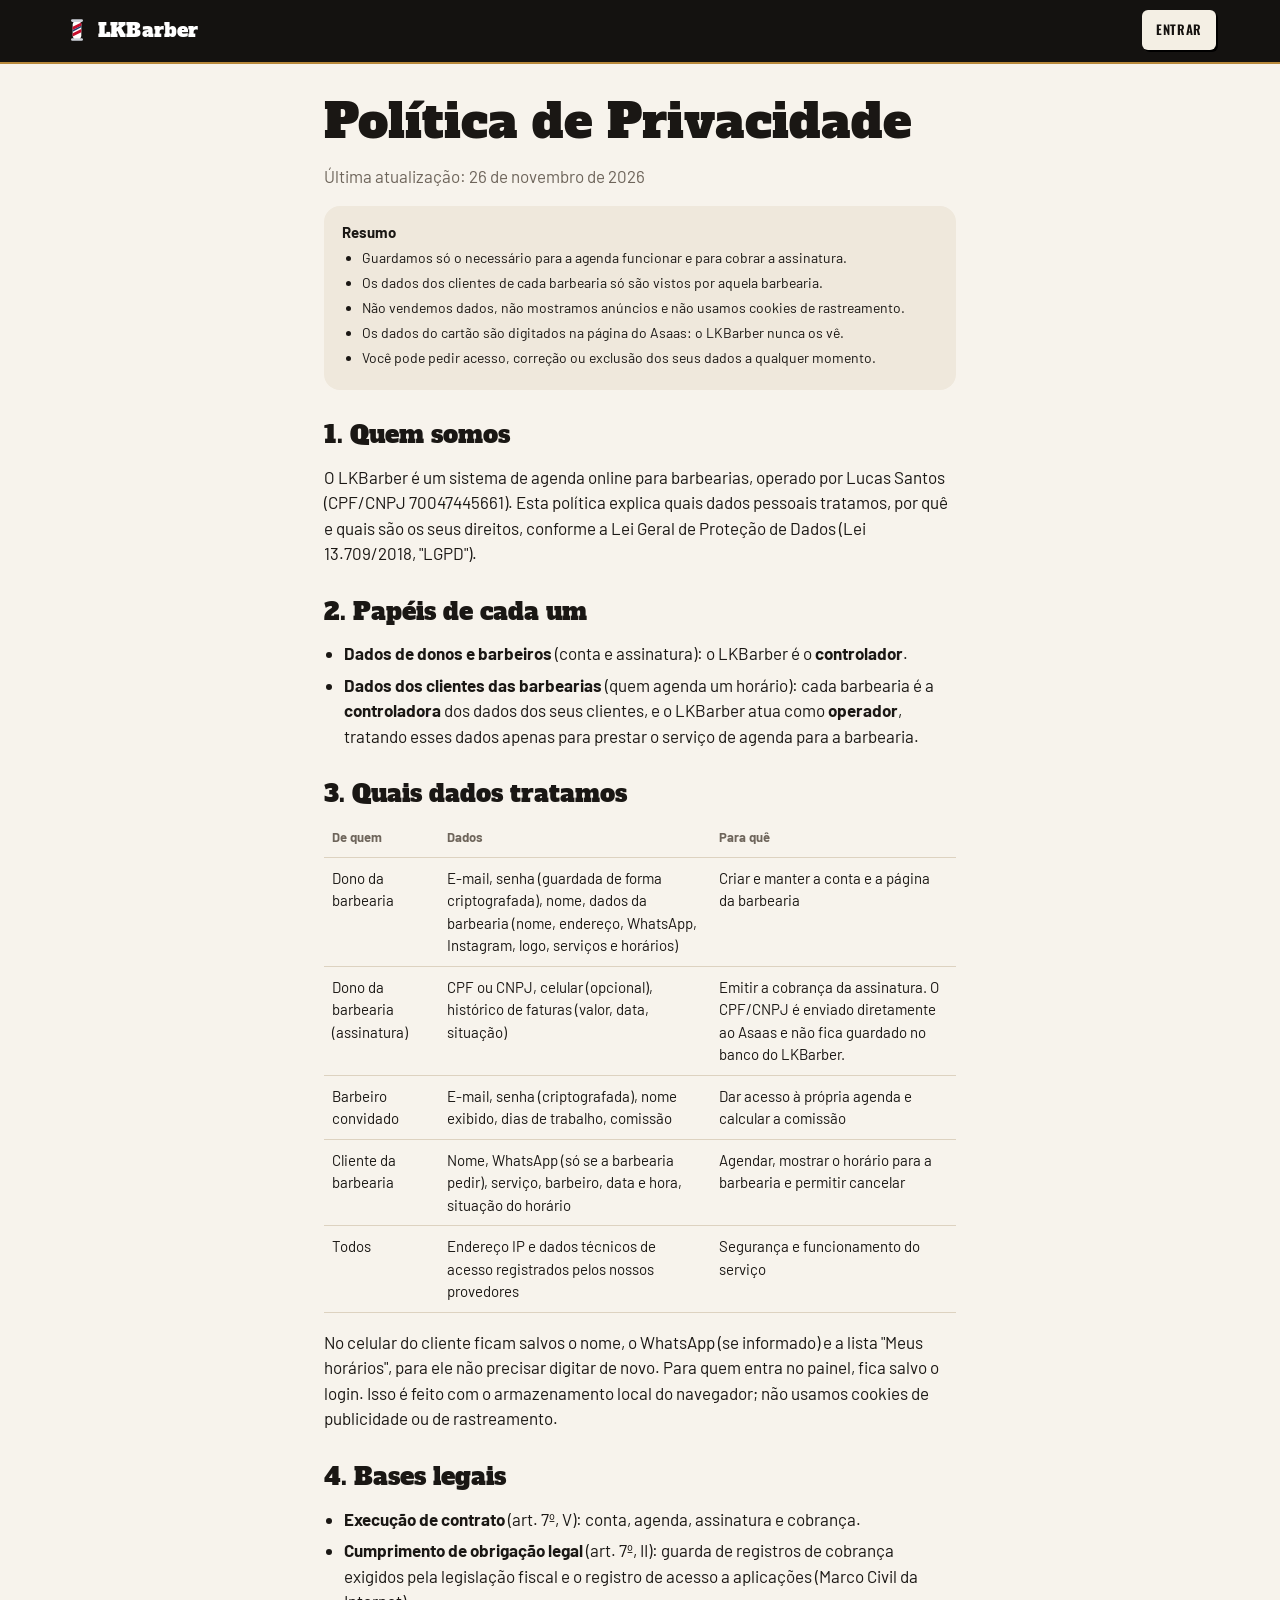
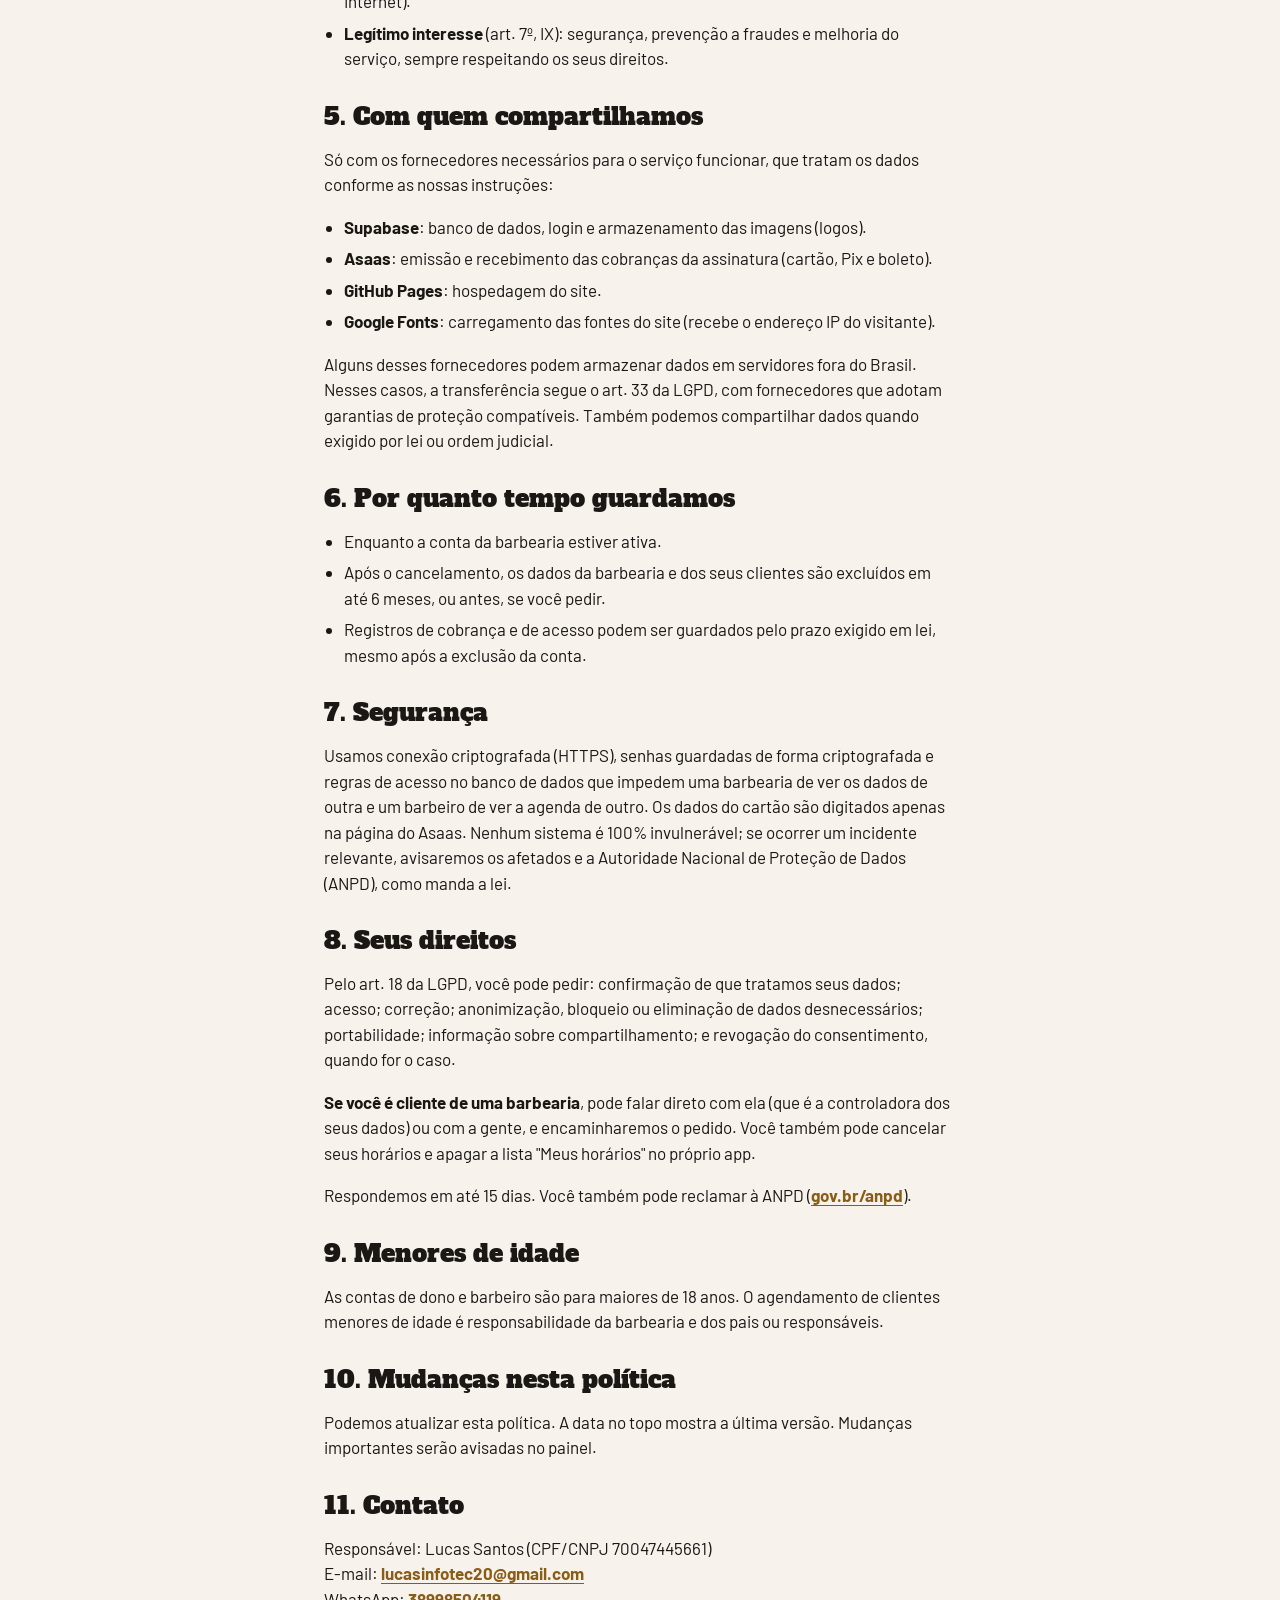
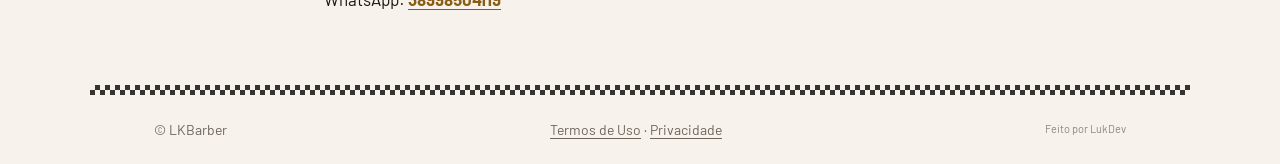
==== commit 87fc0b07: "Novo layout" ====
--- a/privacidade/index.html
+++ b/privacidade/index.html
@@ -9,7 +9,7 @@
 <link rel="icon" href="../icons/icon-192.png">
 <link rel="preconnect" href="https://fonts.googleapis.com">
 <link rel="preconnect" href="https://fonts.gstatic.com" crossorigin>
-<link href="https://fonts.googleapis.com/css2?family=Anton&family=Manrope:wght@400;600;700;800&display=swap" rel="stylesheet">
+<link href="https://fonts.googleapis.com/css2?family=Alfa+Slab+One&family=Barlow:wght@400;500;600;700&family=Oswald:wght@500;600&display=swap" rel="stylesheet">
 <link rel="stylesheet" href="../css/style.css">
 <style>
 .legal{max-width:760px;margin:0 auto;padding:32px max(5vw,18px) 56px}
--- a/css/style.css
+++ b/css/style.css
@@ -1,24 +1,31 @@
 /*
-VOICE: LKBarber — barbearia de bairro, direta e confiante; o painel fala como ferramenta de trabalho.
-IDEA: o poste de barbeiro e o quadro de horários pendurado no balcão.
-PICTURE: poste listrado girando no topo de cada barbearia; no site de vendas, o celular com a agenda aberta.
-COLOUR and TYPE: branco + grafite, vermelho do poste como ação, azul de apoio; Anton nos títulos, Manrope no texto.
-LAYOUT: app de uma coluna com barra inferior no celular; centraliza até 760px (site de vendas até 1100px).
+LKBarber — tema "barbearia de bairro de verdade"
+IDEIA: o salão clássico: piso xadrez, latão, tabela de preços pintada na parede, placas esmaltadas.
+CORES: creme, café escuro, latão (dourado envelhecido) como destaque e verde-garrafa de apoio. Vermelho só para erro.
+TIPOS: Alfa Slab One (letreiro de pintor de placas) nos títulos, Oswald (cartaz) em números/botões, Barlow no texto.
+FORMAS: cantos curtos, bordas firmes, sombra dura de placa; nada de pílulas e sombras difusas.
 */
 :root{color-scheme:light dark;
-  --bg:light-dark(#ffffff,#121418);--ink:light-dark(#16181d,#eef0f3);--mut:light-dark(#5d6370,#9aa1ad);
-  --sup:light-dark(#f2f3f5,#1c1f25);--linha:light-dark(#e1e3e8,#2b2f37);
-  --verm:light-dark(#c8102e,#ff4d63);--azul:light-dark(#1b3a6b,#86aef0);--ok:light-dark(#127a46,#4fd08f);
-  --escuro:#16181d;--tab:68px;--r:14px}
+  --bg:light-dark(#f7f3ec,#141210);--ink:light-dark(#1a1714,#f2ece1);--mut:light-dark(#6e655b,#a99f91);
+  --sup:light-dark(#efe8dc,#1e1a16);--linha:light-dark(#ddd2c0,#3a332b);
+  /* --verm é o destaque principal (latão); o nome ficou por compatibilidade */
+  --verm:light-dark(#8a5d17,#d8ac5e);--verm-tx:light-dark(#fffaf0,#1a1714);--azul:light-dark(#2f5d4a,#8cc7a9);--ok:light-dark(#2e6b3f,#6cbd85);
+  --erro:light-dark(#b42318,#f0806f);
+  --latao:light-dark(#b8893b,#d8ac5e);--escuro:#141210;--tab:68px;--r:8px;
+  --f-titulo:"Alfa Slab One",Rockwell,"Roboto Slab",Georgia,serif;
+  --f-num:Oswald,"Arial Narrow",Impact,sans-serif;
+  --f-texto:Barlow,"Segoe UI",system-ui,sans-serif;
+  --xadrez:conic-gradient(#141210 25%,#f7f3ec 0 50%,#141210 0 75%,#f7f3ec 0) 0 0/22px 22px;
+  --risca:repeating-linear-gradient(90deg,rgba(255,255,255,.035) 0 1px,transparent 1px 13px)}
 :root[data-theme=light]{color-scheme:light}:root[data-theme=dark]{color-scheme:dark}
 *{box-sizing:border-box;min-width:0}
 [hidden]{display:none!important}
 html{scroll-padding-top:72px;-webkit-text-size-adjust:100%;touch-action:manipulation}
 code{font-size:.9em;background:var(--sup);padding:1px 6px;border-radius:6px;overflow-wrap:anywhere}
-body{margin:0;background:var(--bg);color:var(--ink);font:16px/1.55 Manrope,system-ui,sans-serif;overflow-x:clip;-webkit-tap-highlight-color:transparent;
+body{margin:0;background:var(--bg);color:var(--ink);font:16px/1.55 var(--f-texto);overflow-x:clip;-webkit-tap-highlight-color:transparent;
   padding-bottom:env(safe-area-inset-bottom)}
 body.com-tabs{padding-bottom:calc(var(--tab) + env(safe-area-inset-bottom))}
-h1,h2,h3{font-family:Anton,Impact,"Arial Narrow",sans-serif;font-weight:400;line-height:1.05;margin:0 0 .5em;text-wrap:balance;letter-spacing:.01em}
+h1,h2,h3{font-family:var(--f-titulo);font-weight:400;line-height:1.05;margin:0 0 .5em;text-wrap:balance;letter-spacing:.01em}
 h1{font-size:clamp(38px,10vw,52px)}h2{font-size:28px}h3{font-size:22px}
 a{color:inherit}
 button,input,select,textarea{font:inherit;color:inherit}
@@ -31,7 +38,7 @@
 .band-escura{background:var(--escuro);color:#eef0f3;--mut:#a5abb6;--linha:#2d3139}
 .sub{color:var(--mut);font-size:14px}
 .vazio{color:var(--mut);margin:0;grid-column:1/-1}
-.erro{color:var(--verm);font-weight:700;min-height:1.5em;margin:0}
+.erro{color:var(--erro);font-weight:700;min-height:1.5em;margin:0}
 .centro{text-align:center;color:var(--mut);font-size:15px}
 .pilha{display:grid;gap:8px}
 .full{grid-column:1/-1}
@@ -39,7 +46,7 @@
 /* topo */
 .top{position:sticky;top:0;z-index:20;display:flex;align-items:center;justify-content:space-between;gap:12px;
   padding:calc(10px + env(safe-area-inset-top)) max(5vw,18px) 10px;background:var(--escuro);color:#fff;min-height:58px}
-.marca{display:flex;align-items:center;gap:8px;text-decoration:none;font-family:Anton,Impact,sans-serif;font-size:20px;letter-spacing:.02em;overflow:hidden}
+.marca{display:flex;align-items:center;gap:8px;text-decoration:none;font-family:var(--f-titulo);font-size:20px;letter-spacing:.02em;overflow:hidden}
 .marca span{white-space:nowrap;overflow:hidden;text-overflow:ellipsis}
 .marca svg{width:26px;height:26px;flex:none}
 .marca img{width:30px;height:30px;border-radius:8px;object-fit:cover;flex:none;background:#fff}
@@ -48,11 +55,11 @@
 
 /* botões */
 .btn{display:inline-flex;align-items:center;justify-content:center;gap:8px;min-height:48px;padding:0 22px;border:0;border-radius:12px;
-  background:var(--verm);color:#fff;font-weight:800;text-decoration:none;cursor:pointer;text-align:center}
+  background:var(--verm);color:var(--verm-tx);font-weight:800;text-decoration:none;cursor:pointer;text-align:center}
 .btn:disabled{opacity:.4;cursor:not-allowed}
 .btn-grande{min-height:56px;font-size:18px;padding:0 28px}
 .btn-sec{background:var(--sup);color:var(--ink);border:1.5px solid var(--linha)}
-.btn-ok{background:var(--ok);color:#fff}
+.btn-ok{background:#2e6b3f;color:#fff}
 .btn-vidro{background:#ffffff1a;color:#fff;border:1.5px solid #ffffff40}
 .btn-mini{min-height:40px;padding:0 12px;font-size:14px;border-radius:10px}
 .lnk{background:none;border:0;color:var(--verm);font-weight:700;padding:8px 4px;cursor:pointer;min-height:40px;text-decoration:underline}
@@ -83,7 +90,7 @@
 .avatar{display:inline-grid;place-items:center;width:40px;height:40px;border-radius:50%;background:var(--ink);color:var(--bg);font-weight:800;font-size:15px;flex:none}
 .equipe-pub{display:flex;gap:18px;flex-wrap:wrap}
 .equipe-pub div{display:flex;flex-direction:column;align-items:center;gap:6px;font-weight:700;min-width:64px}
-.equipe-pub .avatar{width:56px;height:56px;font-size:19px;background:var(--verm);color:#fff}
+.equipe-pub .avatar{width:56px;height:56px;font-size:19px;background:var(--verm);color:var(--verm-tx)}
 
 /* agendar */
 .titulo-pag{font-size:40px}
@@ -95,7 +102,7 @@
 .op{position:relative;display:block;cursor:pointer}
 .op input{position:absolute;opacity:0;inset:0;min-height:0;width:100%;height:100%;margin:0}
 .op>span{display:block;height:100%;padding:12px 14px;border:2px solid var(--linha);border-radius:var(--r);background:var(--sup)}
-.op input:checked+span{border-color:var(--verm);background:light-dark(#fff1f3,#2a1519)}
+.op input:checked+span{border-color:var(--verm);background:light-dark(#f8efdf,#2b2214)}
 .op input:focus-visible+span{outline:3px solid var(--azul);outline-offset:2px}
 .op b{display:block}.op small{color:var(--mut);white-space:nowrap}
 .chips-prof{display:flex;gap:10px;overflow-x:auto;padding:2px 2px 8px;scroll-snap-type:x mandatory}
@@ -107,7 +114,7 @@
 .dias .op{flex:none;scroll-snap-align:start}
 .dias .op>span{width:64px;text-align:center;padding:10px 4px}
 .dias .op>span small{display:block;text-transform:capitalize}
-.dias .op>span b{font-size:22px;font-family:Anton,Impact,sans-serif;font-weight:400}
+.dias .op>span b{font-size:22px;font-family:var(--f-titulo);font-weight:400}
 .dias .op.fechado{pointer-events:none}.dias .op.fechado>span{opacity:.35}
 .horas{display:grid;grid-template-columns:repeat(auto-fill,minmax(78px,1fr));gap:8px}
 .horas .op>span{text-align:center;font-weight:800;font-size:17px;padding:12px 4px;font-variant-numeric:tabular-nums}
@@ -119,12 +126,12 @@
 
 /* ticket */
 .ticket,.assin-card{border:2px dashed var(--linha);border-radius:18px;padding:20px;margin-bottom:14px;background:var(--sup)}
-.quando{font-family:Anton,Impact,sans-serif;font-size:32px;line-height:1.05;margin:6px 0}
+.quando{font-family:var(--f-titulo);font-size:32px;line-height:1.05;margin:6px 0}
 .ticket .acoes{display:flex;flex-wrap:wrap;gap:8px;margin-top:14px}
 .tag{display:inline-block;font-size:13px;font-weight:800;padding:3px 10px;border-radius:999px;background:var(--linha);white-space:nowrap}
-.tag.agendado{background:light-dark(#e5ecf8,#1f2c44);color:var(--azul)}
+.tag.agendado{background:light-dark(#e3efe8,#1c2e26);color:var(--azul)}
 .tag.concluido{background:light-dark(#e2f4ea,#173326);color:var(--ok)}
-.tag.cancelado,.tag.faltou{background:light-dark(#fbe6e9,#3a1a20);color:var(--verm)}
+.tag.cancelado,.tag.faltou{background:light-dark(#fbe6e9,#3a1a20);color:var(--erro)}
 .info-lista{list-style:none;padding:0;margin:0 0 24px}
 .info-lista li{padding:12px 0;border-bottom:1px solid var(--linha)}
 .info-lista small{display:block;color:var(--mut);font-size:13px}
@@ -148,8 +155,8 @@
 .modal-box{background:var(--bg);width:100%;max-width:560px;max-height:90vh;overflow:auto;border-radius:20px 20px 0 0;padding:22px max(5vw,18px) calc(22px + env(safe-area-inset-bottom))}
 .menu{display:grid;border-top:1px solid var(--linha)}
 .menu>*{display:flex;justify-content:space-between;align-items:center;text-align:left;background:none;border:0;border-bottom:1px solid var(--linha);min-height:54px;padding:0 4px;font-weight:700;font-size:17px;cursor:pointer;text-decoration:none}
-.menu small{color:var(--mut);font-weight:600}.menu .perigo{color:var(--verm)}
-.codigo{font-family:Anton,Impact,sans-serif;font-size:44px;letter-spacing:.18em;text-align:center;margin:8px 0;background:var(--sup);border-radius:14px;padding:8px}
+.menu small{color:var(--mut);font-weight:600}.menu .perigo{color:var(--erro)}
+.codigo{font-family:var(--f-titulo);font-size:44px;letter-spacing:.18em;text-align:center;margin:8px 0;background:var(--sup);border-radius:14px;padding:8px}
 
 /* formulários de página */
 .form-pag{max-width:440px;margin:0 auto;padding:36px max(5vw,18px) 40px}
@@ -161,7 +168,7 @@
 .slug-box span{padding:0 0 0 12px;color:var(--mut);font-weight:600;white-space:nowrap;font-size:15px}
 .slug-box input{border:0;margin:0;padding-left:2px;font-weight:800}
 .slug-box:focus-within{outline:3px solid var(--azul);outline-offset:2px}.slug-box input:focus-visible{outline:0}
-.dica{display:block;margin-top:6px;font-weight:700;color:var(--mut)}.dica.bom{color:var(--ok)}.dica.ruim{color:var(--verm)}
+.dica{display:block;margin-top:6px;font-weight:700;color:var(--mut)}.dica.bom{color:var(--ok)}.dica.ruim{color:var(--erro)}
 .aviso{background:light-dark(#fff6dd,#2c2614);border-radius:12px;padding:12px 14px;font-size:14px;margin-bottom:14px}
 .aviso.ruim{background:light-dark(#fde8eb,#3a1a20)}
 
@@ -175,20 +182,20 @@
 .l-mini{font-size:14px;color:#a5abb6;margin:6px 0 0}
 .celular{justify-self:center;width:min(280px,78vw);aspect-ratio:9/18.5;border-radius:38px;padding:10px;background:linear-gradient(145deg,#3a3f49,#0d0f12);box-shadow:0 30px 60px #0007,inset 0 0 0 2px #50565f}
 .cel-tela{height:100%;border-radius:30px;background:#fff;color:#16181d;overflow:hidden;display:flex;flex-direction:column;font-size:12px}
-.cel-topo{display:flex;align-items:center;gap:6px;background:#16181d;color:#fff;padding:22px 14px 10px;font-family:Anton,Impact,sans-serif;font-size:15px}
+.cel-topo{display:flex;align-items:center;gap:6px;background:#16181d;color:#fff;padding:22px 14px 10px;font-family:var(--f-titulo);font-size:15px}
 .cel-topo svg{width:18px;height:18px}
 .cel-corpo{padding:12px;display:flex;flex-direction:column;gap:8px;flex:1}
 .cel-t{font-size:12px}
 .cel-profs{display:flex;gap:5px}.cel-profs span{border:1.5px solid #e1e3e8;background:#f2f3f5;border-radius:999px;padding:4px 8px;font-weight:700;white-space:nowrap}
-.cel-profs .on{border-color:#c8102e;background:#fff1f3}
+.cel-profs .on{border-color:#8a5d17;background:#f8efdf}
 .cel-horas{display:grid;grid-template-columns:repeat(3,1fr);gap:5px}
 .cel-horas span{text-align:center;border:1.5px solid #e1e3e8;background:#f2f3f5;border-radius:8px;padding:7px 0;font-weight:800}
-.cel-horas .on{border-color:#c8102e;background:#fff1f3}.cel-horas .x{opacity:.35;text-decoration:line-through}
+.cel-horas .on{border-color:#8a5d17;background:#f8efdf}.cel-horas .x{opacity:.35;text-decoration:line-through}
 .cel-nome{border:1.5px solid #e1e3e8;border-radius:8px;padding:8px;font-weight:700}
-.cel-btn{margin-top:auto;background:#c8102e;color:#fff;border-radius:10px;padding:11px;text-align:center;font-weight:800}
+.cel-btn{margin-top:auto;background:#8a5d17;color:#fff;border-radius:10px;padding:11px;text-align:center;font-weight:800}
 .passos{list-style:none;counter-reset:p;padding:0;margin:0;display:grid;grid-template-columns:repeat(auto-fit,minmax(220px,1fr));gap:18px}
 .passos li{counter-increment:p;background:var(--sup);border-radius:var(--r);padding:18px;display:grid;gap:4px}
-.passos li::before{content:counter(p);font-family:Anton,Impact,sans-serif;font-size:40px;line-height:1;color:var(--verm)}
+.passos li::before{content:counter(p);font-family:var(--f-titulo);font-size:40px;line-height:1;color:var(--verm)}
 .passos span{color:var(--mut)}
 body[data-area=site] .band-escura{margin:0 calc(50% - 50vw);padding-inline:max(5vw,calc(50vw - 532px))}
 .tres{display:grid;grid-template-columns:repeat(auto-fit,minmax(220px,1fr));gap:22px}
@@ -197,7 +204,7 @@
 .plano{border:2px solid var(--linha);border-radius:18px;padding:20px;display:flex;flex-direction:column;gap:6px}
 .plano.destaque{border-color:var(--verm)}
 .plano .tag{align-self:flex-start}.plano h3{margin:4px 0 0}.plano p{margin:0}
-.preco-plano{font-family:Anton,Impact,sans-serif;font-size:36px;line-height:1.1;white-space:nowrap}.preco-plano small{font-family:Manrope,sans-serif;font-size:14px;color:var(--mut)}
+.preco-plano{font-family:var(--f-titulo);font-size:36px;line-height:1.1;white-space:nowrap}.preco-plano small{font-family:var(--f-texto);font-size:14px;color:var(--mut)}
 .plano .lim{font-weight:800}.plano .btn{margin-top:auto}
 .faq{border-bottom:1px solid var(--linha);padding:4px 0}
 .faq summary{cursor:pointer;font-weight:800;min-height:48px;display:flex;align-items:center}
@@ -211,12 +218,12 @@
 .kpi{background:var(--sup);border-radius:var(--r);padding:14px}
 .kpi.destaque{background:var(--escuro);color:#fff}.kpi.destaque small{color:#c4c9d2}
 .kpi small{color:var(--mut);display:block;font-size:13px}
-.kpi b{font-family:Anton,Impact,sans-serif;font-weight:400;font-size:clamp(24px,6.5vw,32px);line-height:1.1;white-space:nowrap}
+.kpi b{font-family:var(--f-titulo);font-weight:400;font-size:clamp(24px,6.5vw,32px);line-height:1.1;white-space:nowrap}
 .dia-nav{display:flex;align-items:center;gap:8px;margin-bottom:12px}
 .dia-nav input{flex:1}.dia-nav button{flex:none;width:48px;padding:0}
 .ag-item{display:grid;grid-template-columns:62px minmax(0,1fr);gap:4px 12px;padding:14px 0;border-bottom:1px solid var(--linha)}
-.ag-item .h{font-family:Anton,Impact,sans-serif;font-size:24px;line-height:1;font-variant-numeric:tabular-nums}
-.ag-item .h small{display:block;font-family:Manrope,sans-serif;font-size:12px;color:var(--mut);margin-top:4px}
+.ag-item .h{font-family:var(--f-titulo);font-size:24px;line-height:1;font-variant-numeric:tabular-nums}
+.ag-item .h small{display:block;font-family:var(--f-texto);font-size:12px;color:var(--mut);margin-top:4px}
 .ag-item .acoes{grid-column:2;display:flex;flex-wrap:wrap;gap:6px;margin-top:6px}
 .ag-item.st-cancelado,.ag-item.st-faltou{opacity:.55}
 .ag-item.livre .n{color:var(--mut)}
@@ -275,12 +282,12 @@
 .dia-cab{display:grid;grid-template-columns:minmax(0,1fr) auto;grid-template-areas:"nome tog" "res tog";align-items:center;gap:0 12px;padding:12px 14px}
 .dia-nome{grid-area:nome;font-size:17px}
 .dia-resumo{grid-area:res;color:var(--mut);font-size:14px;font-variant-numeric:tabular-nums}
-.dia-card.fechado .dia-resumo{color:var(--verm);font-weight:700}
+.dia-card.fechado .dia-resumo{color:var(--erro);font-weight:700}
 .dia-cab .toggle{grid-area:tog}
 .dia-corpo{padding:0 14px 12px;display:grid;gap:10px;border-top:1px solid var(--linha);padding-top:12px}
 .faixa{display:grid;grid-template-columns:minmax(0,1fr) auto minmax(0,1fr);align-items:end;gap:8px}
 .faixa.pausa{background:var(--sup);border-radius:12px;padding:8px 10px 6px}
-.faixa.pausa .remover-pausa{grid-column:1/-1;justify-self:end;color:var(--verm);text-decoration:none}
+.faixa.pausa .remover-pausa{grid-column:1/-1;justify-self:end;color:var(--erro);text-decoration:none}
 .faixa label{display:grid;gap:4px;font-size:13px;font-weight:700;color:var(--mut)}
 .faixa input{font-variant-numeric:tabular-nums;font-weight:700;text-align:center}
 .faixa .ate{padding-bottom:13px;color:var(--mut);font-weight:800}
@@ -303,20 +310,20 @@
 .assin-card .btn{margin-top:8px}
 .assin-top{display:flex;justify-content:space-between;align-items:flex-start;gap:10px}
 .assin-top small{color:var(--mut);font-weight:700}
-.assin-card.st-carencia,.assin-card.st-vencida,.assin-card.st-teste_vencido,.assin-card.st-bloqueada{border-color:var(--verm)}
+.assin-card.st-carencia,.assin-card.st-vencida,.assin-card.st-teste_vencido,.assin-card.st-bloqueada{border-color:var(--erro)}
 .faturas{display:grid}
 .fatura{display:grid;grid-template-columns:minmax(0,1fr) auto auto;gap:10px;align-items:center;padding:12px 0;border-bottom:1px solid var(--linha)}
 .fatura small{display:block;color:var(--mut)}
 .leg-p{font-size:17px}
 .planos-sel{display:grid;grid-template-columns:repeat(auto-fit,minmax(150px,1fr));gap:10px}
 .planos-sel .op>span{display:grid;gap:2px}
-.preco-op{font-family:Anton,Impact,sans-serif;font-size:26px;line-height:1.1;white-space:nowrap}.preco-op small{font-family:Manrope,sans-serif;font-size:13px;color:var(--mut)}
+.preco-op{font-family:var(--f-titulo);font-size:26px;line-height:1.1;white-space:nowrap}.preco-op small{font-family:var(--f-texto);font-size:13px;color:var(--mut)}
 .planos-sel .op.ocupado{pointer-events:none}.planos-sel .op.ocupado>span{opacity:.45}
 .formas{display:grid;gap:8px}
 .formas .op>span{display:grid;gap:2px}
 .op small.quebra{white-space:normal}
 .rec{font-style:normal;font-size:12px;font-weight:800;color:var(--ok);background:light-dark(#e2f4ea,#173326);border-radius:999px;padding:2px 8px;margin-left:4px;vertical-align:2px}
-.perigo-txt{color:var(--verm)}
+.perigo-txt{color:var(--erro)}
 
 /* ===== ícone da barbearia ===== */
 .icone-atual{display:grid;grid-template-columns:auto minmax(0,1fr);gap:16px;align-items:center}
@@ -325,7 +332,7 @@
 .icone-prev{display:flex;gap:18px;align-items:center;justify-content:center;flex-wrap:wrap;background:linear-gradient(135deg,#2b3a55,#16181d);border-radius:18px;padding:22px 16px;margin:12px 0 14px}
 .cel-ic{display:grid;justify-items:center;gap:6px;color:#fff;font-size:12px}
 .cel-ic canvas{width:76px;height:76px;border-radius:20px;box-shadow:0 8px 20px #0007}
-.topo-ic{display:flex;align-items:center;gap:8px;background:#16181d;color:#fff;border-radius:12px;padding:8px 12px;font-family:Anton,Impact,sans-serif;max-width:220px}
+.topo-ic{display:flex;align-items:center;gap:8px;background:#16181d;color:#fff;border-radius:12px;padding:8px 12px;font-family:var(--f-titulo);max-width:220px}
 .topo-ic canvas{width:30px;height:30px;border-radius:8px}.topo-ic b{font-weight:400;white-space:nowrap;overflow:hidden;text-overflow:ellipsis}
 .cores{display:flex;gap:8px;flex-wrap:wrap;margin-top:6px;align-items:center}
 .cor{width:40px;height:40px;border-radius:50%;border:2px solid var(--linha);cursor:pointer}
@@ -368,3 +375,243 @@
 .cta-final{text-align:center}.cta-final .l-ctas{justify-content:center}
 .links-legais a{color:inherit}
 .link-prev{display:block;margin-top:6px;color:var(--mut);font-size:13px;overflow-wrap:anywhere}.link-prev b{color:var(--ink)}
+
+/* ===== fotos dos serviços (compactas) ===== */
+.servicos li.com-foto{grid-template-columns:52px minmax(0,1fr) auto;column-gap:12px}
+.servicos li.com-foto .mini-foto{grid-row:1/3}
+.servicos li.com-foto small{grid-column:2/-1}
+.mini-foto,.vit-foto{padding:0;border:0;background:var(--sup);border-radius:12px;overflow:hidden;cursor:zoom-in;display:block}
+.mini-foto{width:52px;height:52px}
+.mini-foto img,.vit-foto img{display:block;width:100%;height:100%;object-fit:cover}
+.op-foto>span{display:grid!important;grid-template-columns:40px minmax(0,1fr);column-gap:10px;align-items:center}
+.op-foto>span img{grid-row:1/3;width:40px;height:40px;border-radius:10px;object-fit:cover;cursor:zoom-in;position:relative;z-index:2}
+.zoom{margin:0 0 12px;display:grid;gap:8px}
+.zoom img{width:100%;height:auto;aspect-ratio:1;object-fit:cover;border-radius:16px;background:var(--sup)}
+.zoom figcaption{font-weight:800;font-size:18px}
+/* ===== vitrine de produtos ===== */
+.vitrine-cab{display:flex;justify-content:space-between;align-items:center;gap:10px;margin-bottom:12px}.vitrine-cab h2{margin:0}
+.vitrine{display:flex;gap:12px;overflow-x:auto;scroll-snap-type:x mandatory;padding:2px 2px 10px}
+.vit-item{flex:none;width:150px;scroll-snap-align:start;display:flex;flex-direction:column;gap:4px}
+.vit-foto{width:150px;height:150px;border-radius:16px}
+.vazio-foto{background:linear-gradient(135deg,var(--sup),var(--linha))}
+.vit-item b{font-size:15px;line-height:1.25}.vit-item small{color:var(--mut);font-size:13px;line-height:1.3}
+.vit-item .preco{font-weight:800}
+.vit-item .btn,.vit-item .tag{align-self:flex-start;margin-top:auto}
+.vit-item.esgotado .vit-foto{opacity:.45}
+/* ===== painel: produtos e vendas ===== */
+.foto-linha{display:flex;align-items:center;gap:12px}
+.miniatura{width:64px;height:64px;flex:none;border-radius:12px;overflow:hidden;background:var(--sup);display:grid;place-items:center;border:1.5px dashed var(--linha)}
+.miniatura span{font-size:11px;color:var(--mut);text-align:center;line-height:1.2;padding:4px}
+.miniatura img{width:100%;height:100%;object-fit:cover;display:block}
+.miniatura.grande{width:88px;height:88px}
+.prod-card .miniatura{width:56px;height:56px}
+.prod-card{display:grid;grid-template-columns:auto minmax(0,1fr) auto;gap:12px;align-items:center;padding:12px 0;border-bottom:1px solid var(--linha)}
+.prod-card small{display:block;color:var(--mut)}.prod-card.inativo{opacity:.55}
+.prod-sel{display:grid;gap:8px;max-height:46vh;overflow:auto;margin-bottom:14px}
+.prod-sel .op>span{display:grid;grid-template-columns:44px minmax(0,1fr);column-gap:10px;align-items:center}
+.prod-sel .op>span img,.prod-sel .op>span .sem{grid-row:1/3;width:44px;height:44px;border-radius:10px;object-fit:cover;background:var(--linha);display:block}
+.prod-sel .op.ocupado{pointer-events:none}.prod-sel .op.ocupado>span{opacity:.45}
+.qtd-linha{display:flex;justify-content:space-between;align-items:center;gap:12px;margin-bottom:14px}
+.qtd{display:flex;align-items:center;gap:12px}.qtd b{min-width:2ch;text-align:center;font-size:20px;font-variant-numeric:tabular-nums}
+.qtd .btn{width:44px;font-size:20px}
+.vendas-ag{display:flex;flex-wrap:wrap;gap:4px 12px;margin-top:4px;font-size:14px;color:var(--ok);font-weight:700}
+.vendas-ag .lnk{font-size:13px;min-height:28px;padding:0 2px}
+.tit-avulsas{margin:22px 0 4px}
+.op-foto small{white-space:normal}
+.chips-prof .op>span{width:116px}
+
+/* =====================================================================
+   TEMA BARBEARIA (sobrepõe o visual base)
+   ===================================================================== */
+body{font-size:17px;line-height:1.5}
+h1,h2,h3{font-family:var(--f-titulo);font-weight:400;letter-spacing:0;line-height:1.08}
+h1{font-size:clamp(32px,8.4vw,48px)}h2{font-size:clamp(25px,6vw,30px)}h3{font-size:20px}
+.band>h2::after,.p-sec>h2::after,#perguntas>h2::after{content:"";display:block;width:54px;height:7px;margin-top:12px;background:var(--latao);border-radius:2px;height:3px;width:44px}
+.band-escura>h2::after{outline:1.5px solid #f4efe455}
+a{text-underline-offset:3px}
+
+/* topo: placa escura com fio de latão por baixo */
+.top{background:var(--escuro);box-shadow:none;border-bottom:0;padding-bottom:14px}
+.top::after{content:"";position:absolute;left:0;right:0;bottom:0;height:2px;background:var(--latao)}
+.marca{font-family:var(--f-titulo);font-size:19px;letter-spacing:.01em}
+.marca img{border-radius:6px;border:1.5px solid #f4efe4}
+.btn-inst,.btn-claro{border-radius:6px!important;font-family:var(--f-num);font-weight:600;letter-spacing:.04em;text-transform:uppercase;font-size:13px!important;
+  background:#f4efe4!important;color:#15120f!important;box-shadow:2px 2px 0 #000}
+
+/* botões: placa retangular, letra de cartaz, sombra dura */
+.btn{border-radius:6px;font-family:var(--f-num);font-weight:600;letter-spacing:.05em;text-transform:uppercase;font-size:16px;
+  border:2px solid transparent;transition:transform .12s,box-shadow .12s}
+.btn:not(.btn-sec):not(.btn-mini):not(.btn-vidro):not(:disabled){box-shadow:3px 3px 0 var(--ink)}
+.btn:not(:disabled):active{transform:translate(2px,2px);box-shadow:1px 1px 0 var(--ink)!important}
+.btn-grande{font-size:18px;min-height:56px}
+.btn-sec{background:transparent;color:var(--ink);border:2px solid var(--ink)}
+.btn-ok{background:#2e6b3f}
+.btn-vidro{background:transparent;color:#f4efe4;border:2px solid #f4efe4}
+.btn-mini{font-size:13px;min-height:40px;border-radius:5px}
+.btn-mini.btn-sec{border-width:1.5px}
+.lnk{font-weight:600}
+.chip{border-radius:5px;font-family:var(--f-num);font-weight:500;letter-spacing:.03em;text-transform:uppercase;font-size:14px;border-width:1.5px;background:transparent}
+.chip.on,.seg .chip.on{background:var(--ink);color:var(--bg);border-color:var(--ink)}
+
+/* campos */
+input,select,textarea{border-radius:6px;border:1.5px solid var(--linha);background:light-dark(#fbf8f1,#1b1714)}
+input:focus,select:focus,textarea:focus{border-color:var(--ink)}
+.lbl,.form-grid label{font-family:var(--f-num);font-weight:500;letter-spacing:.04em;text-transform:uppercase;font-size:13px;color:var(--mut)}
+.lbl input,.lbl select,.form-grid label input,.form-grid label select{font-family:var(--f-texto);text-transform:none;letter-spacing:0;color:var(--ink);font-size:16px}
+.switch{font-family:var(--f-texto)!important;text-transform:none!important;letter-spacing:0!important;color:var(--ink)!important;font-size:15px!important}
+
+/* faixas escuras: risca de giz (capa de barbeiro) + piso xadrez na base */
+.hero,.l-hero,.band-escura,.cta-final{position:relative;background-color:var(--escuro);background-image:var(--risca)}
+.hero,.l-hero{border-bottom:0;padding-bottom:calc(22px + 20px)}
+.hero::after,.l-hero::after{content:"";position:absolute;left:0;right:0;bottom:0;height:20px;background:var(--xadrez);background-position:var(--xadrez-x,0) 0}
+.cta-final{color:#f4efe4;margin:0 calc(50% - 50vw);padding-inline:max(5vw,calc(50vw - 532px))}
+.cta-final h2{color:#f4efe4}
+.cta-final::before{content:"";position:absolute;left:0;right:0;top:0;height:20px;background:var(--xadrez)}
+.cta-final{padding-top:56px}
+.hero h1,.l-hero h1{letter-spacing:0}
+.aberto{font-family:var(--f-num);text-transform:uppercase;letter-spacing:.06em;font-size:13px}
+.slogan,.l-sub{color:#cfc4b2}
+
+/* tabela de preços da parede: nome ........ preço */
+.servicos li{grid-template-columns:auto minmax(18px,1fr) auto;align-items:baseline;gap:2px 8px;border-bottom:0;padding:12px 0}
+.servicos li::after{content:"";grid-column:2;grid-row:1;border-bottom:2px dotted var(--linha);transform:translateY(-4px)}
+.servicos li b{grid-column:1;grid-row:1;font-size:18px;font-weight:600}
+.servicos li .preco{grid-column:3;grid-row:1;font-family:var(--f-num);font-size:20px;font-weight:600}
+.servicos li small{grid-column:1/-1;font-size:14px}
+.servicos li.com-foto{grid-template-columns:52px auto minmax(18px,1fr) auto;align-items:center}
+.servicos li.com-foto::after{grid-column:3;align-self:center;transform:none}
+.servicos li.com-foto b{grid-column:2}.servicos li.com-foto .preco{grid-column:4}
+.servicos li.com-foto small{grid-column:2/-1}
+.mini-foto{border-radius:6px;border:1.5px solid var(--linha)}
+.horarios li{display:grid;grid-template-columns:auto minmax(18px,1fr) auto;align-items:baseline;gap:8px;border-bottom:0;padding:7px 0}
+.horarios li::after{content:"";grid-column:2;grid-row:1;border-bottom:2px dotted #f4efe433}
+.horarios li span:first-child{grid-column:1}.horarios li span:last-child{grid-column:3;font-family:var(--f-num);letter-spacing:.02em}
+.horarios li.hoje span:first-child::after{content:" · hoje";color:var(--latao);font-weight:600}
+
+/* opções (serviço, dia, horário, barbeiro) */
+.op>span{border-radius:7px;border-width:2px;background:light-dark(#fbf8f1,#1b1714)}
+.op input:checked+span{border-color:var(--ink);background:light-dark(#fff,#2a231d);box-shadow:3px 3px 0 var(--verm)}
+.op small{font-family:var(--f-texto)}
+.dias .op>span b,.horas .op>span{font-family:var(--f-num);font-weight:600}
+.dias .op>span b{font-size:24px}
+.horas .op>span{font-size:18px;letter-spacing:.02em}
+legend b{background:var(--verm);color:var(--verm-tx);border-radius:4px;font-family:var(--f-num)}
+legend{font-family:var(--f-num);font-weight:600;letter-spacing:.04em;text-transform:uppercase;font-size:17px}
+.barra-conf{border-radius:8px;box-shadow:4px 4px 0 var(--verm)}
+.avatar{font-family:var(--f-num);font-weight:600;border-radius:50%}
+.equipe-pub .avatar{background:var(--azul);box-shadow:0 0 0 3px var(--bg),0 0 0 5px var(--latao)}
+
+/* comprovante de agendamento: canhoto picotado */
+.ticket,.assin-card{border:0;border-radius:6px;background:light-dark(#fffdf7,#1e1915);position:relative;
+  box-shadow:0 0 0 1.5px var(--linha);
+  -webkit-mask:radial-gradient(circle 10px at 0 64px,#0000 98%,#000) 0 0/51% 100% no-repeat,radial-gradient(circle 10px at 100% 64px,#0000 98%,#000) 100% 0/51% 100% no-repeat;
+  mask:radial-gradient(circle 10px at 0 64px,#0000 98%,#000) 0 0/51% 100% no-repeat,radial-gradient(circle 10px at 100% 64px,#0000 98%,#000) 100% 0/51% 100% no-repeat}
+.ticket::before{content:"";position:absolute;left:16px;right:16px;top:63px;border-top:2px dashed var(--linha)}
+.ticket .tag{position:relative;z-index:1}
+.ticket .quando{margin-top:34px}
+.quando{font-family:var(--f-titulo);font-size:28px}
+.assin-card{-webkit-mask:none;mask:none}
+.tag{border-radius:4px;font-family:var(--f-num);font-weight:600;letter-spacing:.05em;text-transform:uppercase;font-size:12px;padding:3px 8px}
+
+/* painel */
+.p-top h1{font-size:clamp(28px,7vw,36px)}
+.kpi{border-radius:7px;background:light-dark(#fbf8f1,#1e1915);border:1.5px solid var(--linha)}
+.kpi small{font-family:var(--f-num);text-transform:uppercase;letter-spacing:.05em;font-size:12px}
+.kpi b{font-family:var(--f-num);font-weight:600;font-size:clamp(24px,6vw,30px)}
+.kpi.destaque{background:var(--escuro);border-color:var(--escuro)}
+.ag-item{border-bottom:1.5px dotted var(--linha)}
+.ag-item .h{font-family:var(--f-num);font-weight:600;font-size:26px}
+.dia-card,.prof-card,.adm-card,.plano{border-radius:8px}
+.dia-nome{font-family:var(--f-num);font-weight:600;text-transform:uppercase;letter-spacing:.05em}
+.toggle input:checked+.trilho{background:var(--ok)}
+.tabbar{border-top:0;box-shadow:0 -1px 0 var(--linha)}
+.tabbar a{font-family:var(--f-num);text-transform:uppercase;letter-spacing:.05em;font-size:11px;position:relative}
+.tabbar a.ativo{color:var(--ink)}
+.tabbar a.ativo::before{content:"";position:absolute;top:0;left:22%;right:22%;height:3px;background:var(--verm)}
+.tabbar a.ativo svg{stroke:var(--verm)}
+.modal-box{border-radius:12px 12px 0 0;border-top:4px solid var(--latao)}
+.menu>*{font-family:var(--f-num);text-transform:uppercase;letter-spacing:.04em;font-weight:500;font-size:16px}
+.barra .trilho{border-radius:2px}.barra .trilho i{border-radius:2px}
+.toast{border-radius:6px;font-family:var(--f-num);letter-spacing:.03em;box-shadow:3px 3px 0 var(--verm)}
+.aviso{border-radius:6px;border-left:5px solid var(--latao)}
+.aviso.ruim{border-left-color:var(--erro)}
+.form-pag h1{font-size:clamp(30px,8vw,40px)}
+
+/* página de vendas */
+.l-hero h1{font-size:clamp(34px,6.2vw,58px)}
+.l-mini{color:#bfb4a2}
+.celular{border-radius:34px}
+.passos li{border-radius:8px;background:transparent;border:2px solid var(--ink);box-shadow:4px 4px 0 var(--verm)}
+.passos li::before{font-family:var(--f-titulo);color:var(--verm)}
+.antes,.depois{border-radius:8px}
+.antes{background:transparent;border:2px dashed var(--linha)}
+.depois{box-shadow:5px 5px 0 var(--verm)}
+.beneficios{gap:26px 22px}
+.bf{border:0;padding:0;display:grid;grid-template-columns:62px minmax(0,1fr);column-gap:14px;align-items:start}
+.bf svg{grid-row:1/3;width:62px;height:62px;padding:12px;margin:0;border-radius:50%;stroke:var(--ink);stroke-width:1.6;
+  background:light-dark(#fbf8f1,#1e1915);box-shadow:0 0 0 2px var(--ink),0 0 0 6px var(--bg),0 0 0 7.5px var(--latao)}
+.bf h3{font-family:var(--f-num);font-weight:600;text-transform:uppercase;letter-spacing:.04em;font-size:19px;margin-top:6px}
+.tela picture{border-radius:26px;background:#2b241e}
+.selos li{border-radius:4px;background:transparent;border:2px solid var(--ok);font-family:var(--f-num);text-transform:uppercase;letter-spacing:.05em;font-size:13px}
+.plano{border-width:2px;background:light-dark(#fbf8f1,#1e1915)}
+.plano.destaque{border-color:var(--ink);box-shadow:5px 5px 0 var(--verm)}
+.preco-plano{font-family:var(--f-num);font-weight:600;font-size:40px}
+.plano .lim{font-family:var(--f-num);text-transform:uppercase;letter-spacing:.04em;font-weight:500}
+.inclui{border-radius:8px;background:transparent;border:2px dashed var(--linha)}
+.faq{border-bottom:1.5px dotted var(--linha)}
+.faq summary{font-family:var(--f-num);font-weight:500;letter-spacing:.02em;font-size:18px}
+.rodape{border-top:0;position:relative;padding-top:34px}
+.rodape::before{content:"";position:absolute;left:0;right:0;top:0;height:10px;background:var(--xadrez);background-size:10px 10px;opacity:.85}
+.lukdev{font-family:var(--f-texto)}
+.icone-prev{background:var(--risca),var(--escuro)}
+.dias-sel span,.dias-mini span{border-radius:4px;font-family:var(--f-num);letter-spacing:.03em}
+@media(prefers-reduced-motion:reduce){.btn{transition:none}}
+
+/* telas do app: no computador as 4 lado a lado, inteiras; no celular, carrossel com setas */
+@media (min-width:760px){
+  .telas{display:grid;grid-template-columns:repeat(4,minmax(0,1fr));gap:20px;overflow:visible;scroll-snap-type:none;max-width:1100px;margin-inline:auto}
+  .tela{width:auto;align-content:start}
+  .tela img{aspect-ratio:540/1169;object-fit:cover;object-position:top}
+  .telas-nav{display:none}
+}
+
+/* palco: do celular do cliente para a agenda do barbeiro (animado pelo movimento.js; sem ele fica nesta composição final) */
+.palco{overflow:clip}
+.palco-sub{color:var(--mut);max-width:560px;margin:-4px 0 18px}
+.palco-cena{position:relative;width:min(100%,540px);aspect-ratio:1/1;margin:0 auto;container-type:inline-size;font-family:var(--f-texto)}
+.pc-cel{position:absolute;left:3%;top:3%;width:41%;height:94%;background:#15120f;border-radius:7cqw;padding:2.2cqw;box-shadow:0 3cqw 6cqw #0005;z-index:2}
+.pc-tela{height:100%;background:#fffdf7;border-radius:5cqw;overflow:hidden;display:flex;flex-direction:column;gap:2.4cqw;color:#1b1713;font-size:2.6cqw}
+.pc-topo{display:flex;align-items:center;gap:1.6cqw;background:#15120f;color:#f1eadc;padding:3.2cqw 2.6cqw 2.6cqw;font-family:var(--f-num);font-size:2.9cqw;letter-spacing:.02em}
+.pc-logo{display:grid;place-items:center;width:4.6cqw;height:4.6cqw;border-radius:50%;border:.4cqw solid #b07d2b;color:#b07d2b;font-size:2.4cqw}
+.pc-rot{padding:0 2.6cqw;font-weight:700}
+.pc-horas{display:grid;grid-template-columns:repeat(3,1fr);gap:1.4cqw;padding:0 2.6cqw}
+.pc-horas span{text-align:center;padding:1.6cqw 0;border-radius:1.4cqw;background:#efe8da;font-family:var(--f-num);font-size:2.7cqw}
+.pc-horas .riscado{opacity:.4;text-decoration:line-through}
+.pc-horas .esc{background:#fff;outline:.45cqw solid #8a5d17;color:#8a5d17}
+.pc-campo{margin:0 2.6cqw;padding:2cqw;border:.3cqw solid #d8cfbd;border-radius:1.6cqw}
+.pc-botao{margin:auto 2.6cqw 3.4cqw;padding:2.6cqw;text-align:center;background:#8a5d17;color:#fffaf0;border-radius:1.6cqw;font-family:var(--f-num);text-transform:uppercase;letter-spacing:.04em;font-size:2.5cqw}
+.pc-agenda{position:absolute;right:3%;top:3%;width:50%;background:light-dark(#fffdf7,#1e1915);border:2px solid var(--ink);border-radius:2cqw;box-shadow:1.4cqw 1.4cqw 0 var(--ink);padding:3cqw;display:grid;gap:1.6cqw;font-size:2.7cqw;z-index:1}
+.pc-ag-topo{display:flex;justify-content:space-between;align-items:center;font-family:var(--f-titulo);font-size:3.6cqw;padding-bottom:1.6cqw;border-bottom:.4cqw solid var(--ink)}
+.pc-ag-topo span{font-family:var(--f-num);font-size:2.6cqw;background:var(--azul);color:var(--bg);padding:.6cqw 1.6cqw;border-radius:99px}
+.pc-ag-li{display:flex;align-items:center;gap:2.4cqw;white-space:nowrap;padding:1.8cqw;border-radius:1.4cqw;background:light-dark(#f4efe4,#15120f)}
+.pc-ag-li b{font-family:var(--f-num);font-size:3.2cqw;font-weight:600}
+.pc-ag-li small{display:block;color:var(--mut);font-size:2.3cqw}
+.pc-ag-li em{margin-left:auto;font-style:normal;font-family:var(--f-num);text-transform:uppercase;font-size:2.2cqw;background:#8a5d17;color:#fff;padding:.6cqw 1.4cqw;border-radius:99px}
+.pc-novo{outline:.45cqw solid #8a5d17;background:light-dark(#f8efdf,#2b2214)}
+.pc-livre span{color:var(--mut);font-style:italic}
+.pc-ticket{position:absolute;right:4%;top:71%;width:47%;background:#fffdf7;color:#1b1713;border-radius:1.4cqw;padding:2.4cqw 3.4cqw;box-shadow:0 3cqw 5cqw #0004,1cqw 1cqw 0 #8a5d17;z-index:3;
+  -webkit-mask:radial-gradient(circle 2cqw at 0 50%,#0000 98%,#000) left/51% 100% no-repeat,radial-gradient(circle 2cqw at 100% 50%,#0000 98%,#000) right/51% 100% no-repeat;
+  mask:radial-gradient(circle 2cqw at 0 50%,#0000 98%,#000) left/51% 100% no-repeat,radial-gradient(circle 2cqw at 100% 50%,#0000 98%,#000) right/51% 100% no-repeat}
+.pc-tk-tag{display:inline-block;font-family:var(--f-num);text-transform:uppercase;letter-spacing:.06em;font-size:2.5cqw;color:#2f6b4a;border:.35cqw solid #2f6b4a;border-radius:1cqw;padding:.5cqw 1.4cqw;transform:rotate(-3deg)}
+.pc-tk-serv{font-family:var(--f-titulo);font-size:4.4cqw;margin-top:1.6cqw;line-height:1.1}
+.pc-tk-quando{font-family:var(--f-num);font-size:3.4cqw;color:#8a5d17}
+.pc-tk-pe{display:flex;justify-content:space-between;margin-top:2cqw;padding-top:2cqw;border-top:.35cqw dashed #cbbfa8;font-size:2.6cqw}
+
+@media (min-width:900px){
+  .palco{display:grid;grid-template-columns:minmax(0,1fr) minmax(0,1fr);grid-template-areas:"t c" "s c";column-gap:48px;align-items:center}
+  .palco>h2{grid-area:t;align-self:end}.palco-sub{grid-area:s;align-self:start;font-size:18px}
+  .palco-cena{grid-area:c}
+}
+/* espuma de barbear que segue o mouse no topo (só computador) */
+.espuma{position:absolute;inset:0;width:100%;height:100%;pointer-events:none;z-index:0}
+.l-hero>*:not(.espuma){position:relative;z-index:1}
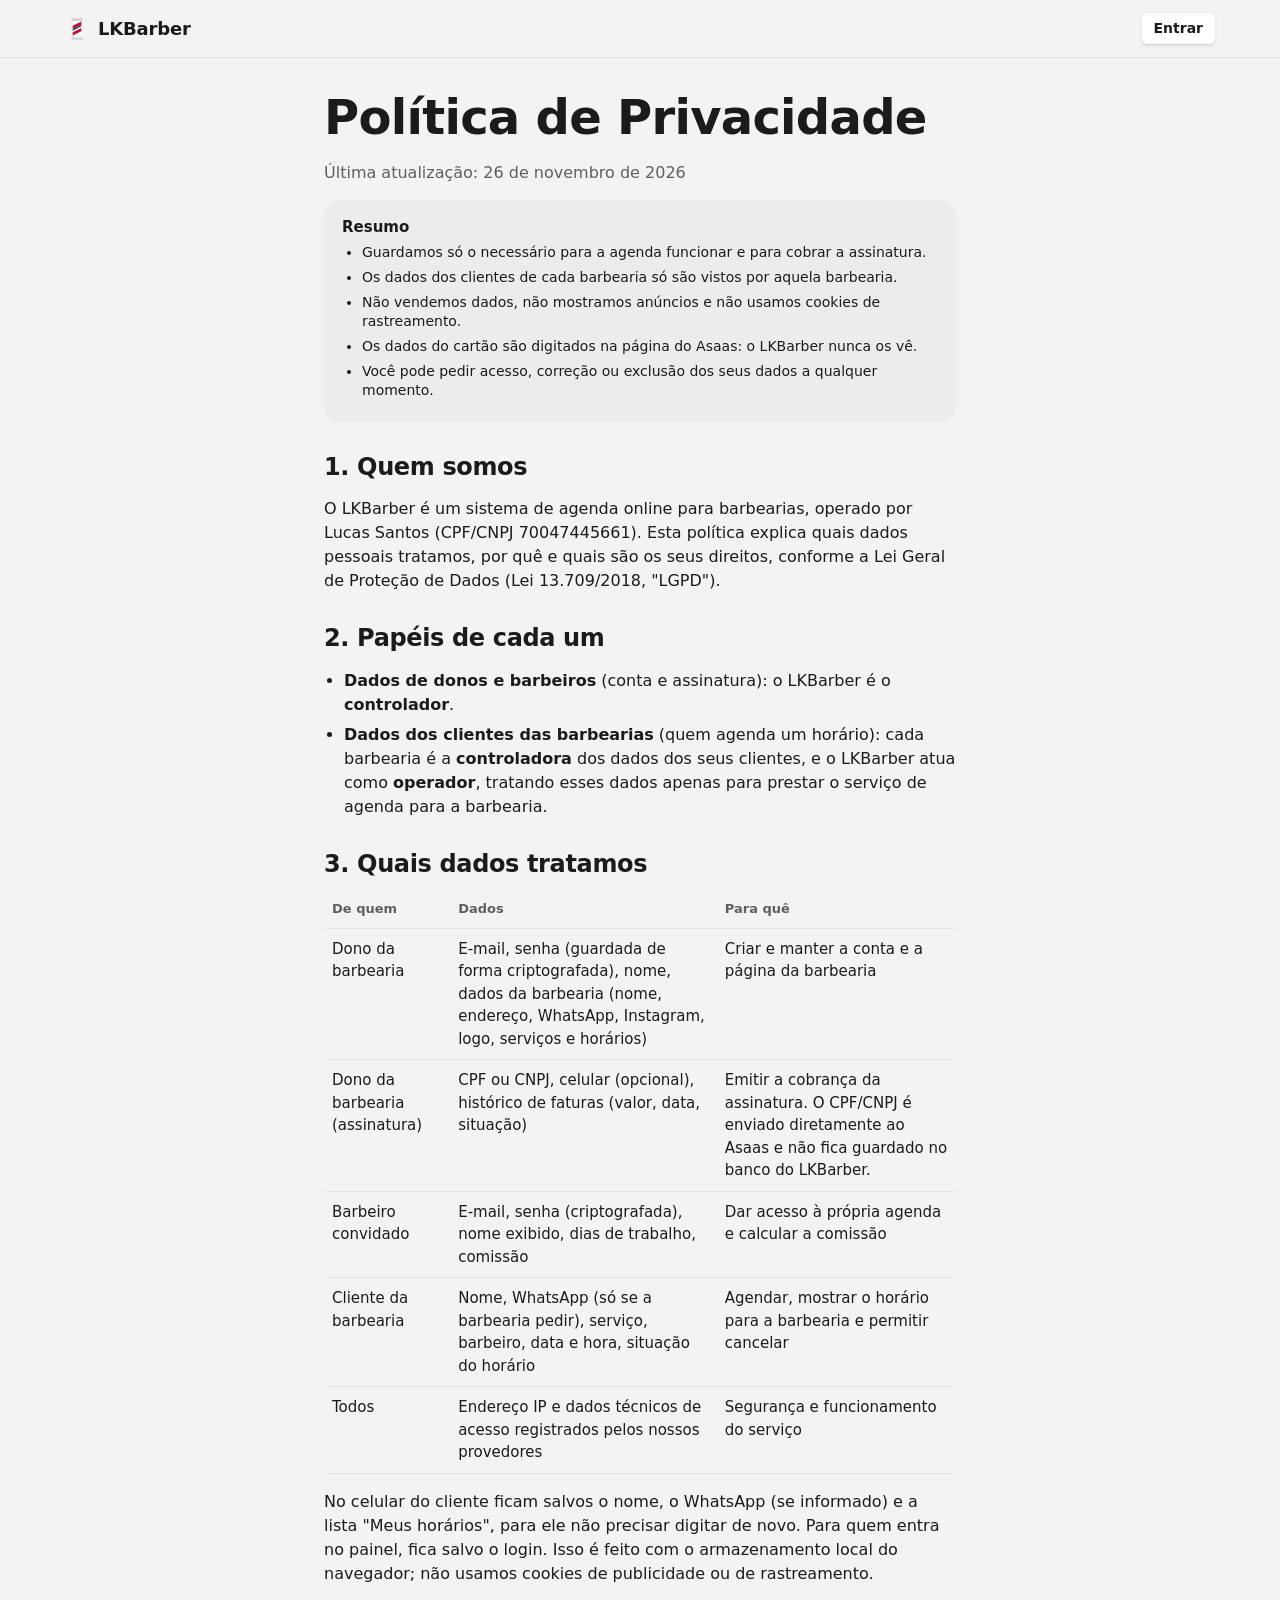
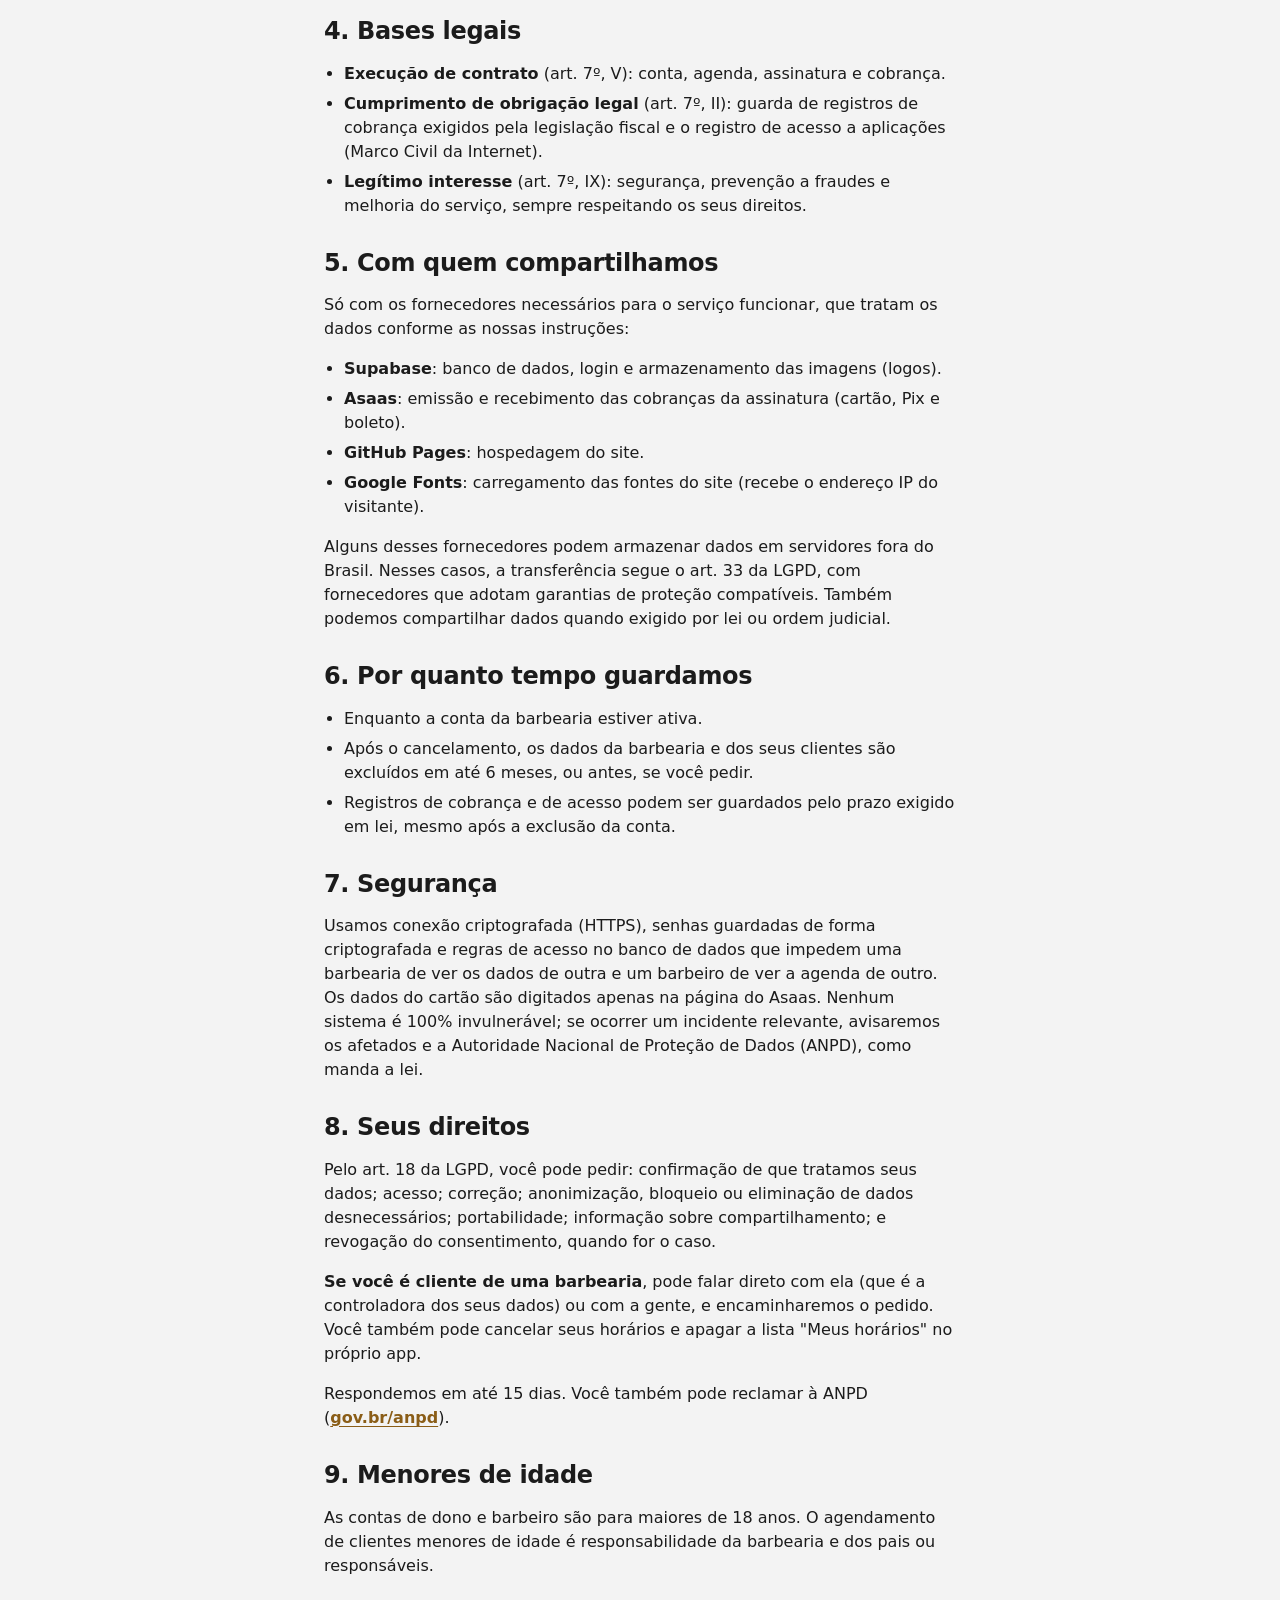
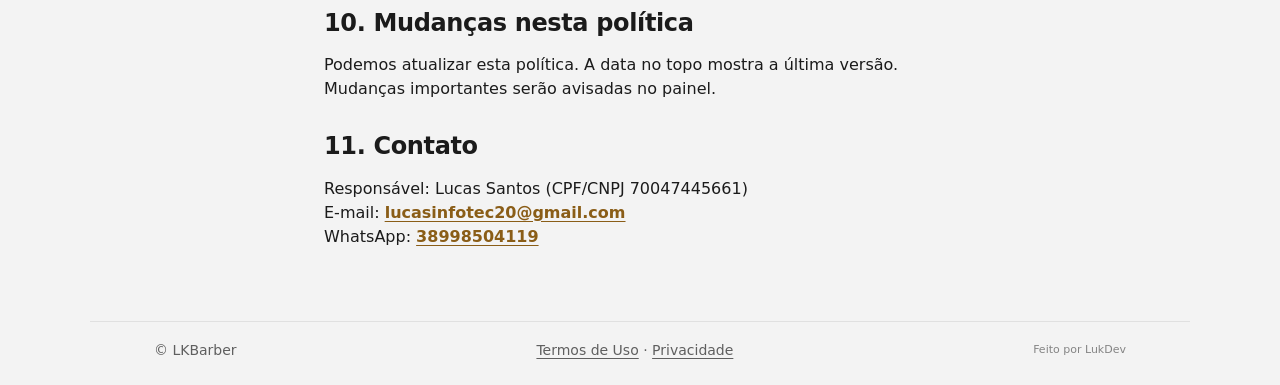
==== commit 592699f7: "Novo laytou 2" ====
--- a/privacidade/index.html
+++ b/privacidade/index.html
@@ -7,9 +7,6 @@
 <meta name="description" content="Como o LKBarber trata os dados de donos, barbeiros e clientes das barbearias, conforme a LGPD.">
 <meta name="theme-color" content="#16181d">
 <link rel="icon" href="../icons/icon-192.png">
-<link rel="preconnect" href="https://fonts.googleapis.com">
-<link rel="preconnect" href="https://fonts.gstatic.com" crossorigin>
-<link href="https://fonts.googleapis.com/css2?family=Alfa+Slab+One&family=Barlow:wght@400;500;600;700&family=Oswald:wght@500;600&display=swap" rel="stylesheet">
 <link rel="stylesheet" href="../css/style.css">
 <style>
 .legal{max-width:760px;margin:0 auto;padding:32px max(5vw,18px) 56px}
--- a/css/style.css
+++ b/css/style.css
@@ -1,22 +1,29 @@
 /*
-LKBarber — tema "barbearia de bairro de verdade"
-IDEIA: o salão clássico: piso xadrez, latão, tabela de preços pintada na parede, placas esmaltadas.
-CORES: creme, café escuro, latão (dourado envelhecido) como destaque e verde-garrafa de apoio. Vermelho só para erro.
-TIPOS: Alfa Slab One (letreiro de pintor de placas) nos títulos, Oswald (cartaz) em números/botões, Barlow no texto.
-FORMAS: cantos curtos, bordas firmes, sombra dura de placa; nada de pílulas e sombras difusas.
+LKBarber — visual no estilo do Windows 11 (Fluent)
+CORES: cinza claro/grafite de sistema, cartões brancos (ou grafite no escuro), latão como cor de destaque, verde de apoio, vermelho só para erro.
+TIPOS: Segoe UI Variable (a fonte do Windows 11); em outros sistemas cai na fonte nativa (San Francisco, Roboto).
+FORMAS: cantos de 8px, bordas de 1px, sombras suaves em camadas, barras translúcidas (acrílico) e fundo "bloom" nas áreas de destaque.
 */
 :root{color-scheme:light dark;
-  --bg:light-dark(#f7f3ec,#141210);--ink:light-dark(#1a1714,#f2ece1);--mut:light-dark(#6e655b,#a99f91);
-  --sup:light-dark(#efe8dc,#1e1a16);--linha:light-dark(#ddd2c0,#3a332b);
-  /* --verm é o destaque principal (latão); o nome ficou por compatibilidade */
-  --verm:light-dark(#8a5d17,#d8ac5e);--verm-tx:light-dark(#fffaf0,#1a1714);--azul:light-dark(#2f5d4a,#8cc7a9);--ok:light-dark(#2e6b3f,#6cbd85);
-  --erro:light-dark(#b42318,#f0806f);
-  --latao:light-dark(#b8893b,#d8ac5e);--escuro:#141210;--tab:68px;--r:8px;
-  --f-titulo:"Alfa Slab One",Rockwell,"Roboto Slab",Georgia,serif;
-  --f-num:Oswald,"Arial Narrow",Impact,sans-serif;
-  --f-texto:Barlow,"Segoe UI",system-ui,sans-serif;
-  --xadrez:conic-gradient(#141210 25%,#f7f3ec 0 50%,#141210 0 75%,#f7f3ec 0) 0 0/22px 22px;
-  --risca:repeating-linear-gradient(90deg,rgba(255,255,255,.035) 0 1px,transparent 1px 13px)}
+  --bg:light-dark(#f3f3f3,#202020);--ink:light-dark(#1b1b1b,#f3f3f3);--mut:light-dark(#5f5f5f,#a8a8a8);
+  --sup:light-dark(#ececec,#2b2b2b);--linha:light-dark(#e3e3e3,#383838);
+  --cartao:light-dark(#ffffff,#2b2b2b);--camada:light-dark(#f9f9f9,#272727);
+  --borda:light-dark(rgba(0,0,0,.08),rgba(255,255,255,.08));--borda-forte:light-dark(rgba(0,0,0,.28),rgba(255,255,255,.28));
+  --acrilico:light-dark(rgba(243,243,243,.82),rgba(32,32,32,.82));
+  /* --verm é a cor de destaque (latão); o nome ficou por compatibilidade */
+  --verm:light-dark(#8a5d17,#e2b66b);--verm-tx:light-dark(#ffffff,#1b1b1b);--tinta:light-dark(#f7efe1,#3a3122);
+  --azul:light-dark(#2f5d4a,#8cc7a9);--ok:light-dark(#2e6b3f,#6cbd85);--erro:light-dark(#b42318,#f0806f);
+  --latao:var(--verm);--escuro:#202020;--tab:68px;--r:8px;
+  --s1:0 1px 2px light-dark(rgba(0,0,0,.06),rgba(0,0,0,.3));
+  --s2:0 2px 4px light-dark(rgba(0,0,0,.05),rgba(0,0,0,.28));
+  --s3:0 8px 16px light-dark(rgba(0,0,0,.08),rgba(0,0,0,.35));
+  --s4:0 16px 32px light-dark(rgba(0,0,0,.14),rgba(0,0,0,.45));
+  --bloom:radial-gradient(60% 90% at 88% 0%,light-dark(rgba(226,182,107,.38),rgba(226,182,107,.16)),transparent 62%),
+          radial-gradient(55% 80% at 0% 100%,light-dark(rgba(130,160,220,.22),rgba(110,140,210,.12)),transparent 62%),
+          light-dark(#f3f3f3,#1c1c1c);
+  --f-titulo:"Segoe UI Variable Display","Segoe UI Variable","Segoe UI",system-ui,-apple-system,Roboto,"Helvetica Neue",Arial,sans-serif;
+  --f-num:"Segoe UI Variable Display","Segoe UI Variable","Segoe UI",system-ui,-apple-system,Roboto,Arial,sans-serif;
+  --f-texto:"Segoe UI Variable Text","Segoe UI Variable","Segoe UI",system-ui,-apple-system,Roboto,"Helvetica Neue",Arial,sans-serif}
 :root[data-theme=light]{color-scheme:light}:root[data-theme=dark]{color-scheme:dark}
 *{box-sizing:border-box;min-width:0}
 [hidden]{display:none!important}
@@ -421,150 +428,133 @@
 .chips-prof .op>span{width:116px}
 
 /* =====================================================================
-   TEMA BARBEARIA (sobrepõe o visual base)
+   VISUAL ESTILO WINDOWS 11 (Fluent): superfícies lisas, cantos de 8px,
+   bordas de 1px, sombras suaves, fundo "bloom" e destaque latão.
    ===================================================================== */
-body{font-size:17px;line-height:1.5}
-h1,h2,h3{font-family:var(--f-titulo);font-weight:400;letter-spacing:0;line-height:1.08}
-h1{font-size:clamp(32px,8.4vw,48px)}h2{font-size:clamp(25px,6vw,30px)}h3{font-size:20px}
-.band>h2::after,.p-sec>h2::after,#perguntas>h2::after{content:"";display:block;width:54px;height:7px;margin-top:12px;background:var(--latao);border-radius:2px;height:3px;width:44px}
-.band-escura>h2::after{outline:1.5px solid #f4efe455}
+body{font-size:16px;line-height:1.5;background:var(--bg)}
+h1,h2,h3{font-family:var(--f-titulo);font-weight:600;letter-spacing:-.015em;line-height:1.15}
+h1{font-size:clamp(32px,8vw,46px)}h2{font-size:clamp(24px,5.4vw,30px)}h3{font-size:19px}
 a{text-underline-offset:3px}
-
-/* topo: placa escura com fio de latão por baixo */
-.top{background:var(--escuro);box-shadow:none;border-bottom:0;padding-bottom:14px}
-.top::after{content:"";position:absolute;left:0;right:0;bottom:0;height:2px;background:var(--latao)}
-.marca{font-family:var(--f-titulo);font-size:19px;letter-spacing:.01em}
-.marca img{border-radius:6px;border:1.5px solid #f4efe4}
-.btn-inst,.btn-claro{border-radius:6px!important;font-family:var(--f-num);font-weight:600;letter-spacing:.04em;text-transform:uppercase;font-size:13px!important;
-  background:#f4efe4!important;color:#15120f!important;box-shadow:2px 2px 0 #000}
-
-/* botões: placa retangular, letra de cartaz, sombra dura */
-.btn{border-radius:6px;font-family:var(--f-num);font-weight:600;letter-spacing:.05em;text-transform:uppercase;font-size:16px;
-  border:2px solid transparent;transition:transform .12s,box-shadow .12s}
-.btn:not(.btn-sec):not(.btn-mini):not(.btn-vidro):not(:disabled){box-shadow:3px 3px 0 var(--ink)}
-.btn:not(:disabled):active{transform:translate(2px,2px);box-shadow:1px 1px 0 var(--ink)!important}
-.btn-grande{font-size:18px;min-height:56px}
-.btn-sec{background:transparent;color:var(--ink);border:2px solid var(--ink)}
-.btn-ok{background:#2e6b3f}
-.btn-vidro{background:transparent;color:#f4efe4;border:2px solid #f4efe4}
-.btn-mini{font-size:13px;min-height:40px;border-radius:5px}
-.btn-mini.btn-sec{border-width:1.5px}
+::selection{background:var(--verm);color:var(--verm-tx)}
+
+/* topo: barra translúcida (acrílico) */
+.top{background:var(--acrilico);color:var(--ink);-webkit-backdrop-filter:saturate(1.6) blur(24px);backdrop-filter:saturate(1.6) blur(24px);
+  border-bottom:1px solid var(--borda);box-shadow:none}
+.marca{font-family:var(--f-titulo);font-weight:600;font-size:18px;letter-spacing:-.01em}
+.marca img{border-radius:6px;border:1px solid var(--borda)}
+.btn-inst,.btn-claro{border-radius:6px!important;font-weight:600;font-size:14px!important;min-height:34px;
+  background:var(--cartao)!important;color:var(--ink)!important;border:1px solid var(--borda)!important;box-shadow:var(--s1)}
+
+/* botões */
+.btn{border-radius:6px;font-weight:600;letter-spacing:0;text-transform:none;font-size:15px;min-height:44px;
+  border:1px solid transparent;box-shadow:var(--s1),inset 0 -1px 0 rgba(0,0,0,.18);transition:background .15s,transform .1s}
+.btn:not(:disabled):hover{filter:brightness(1.06)}
+.btn:not(:disabled):active{transform:scale(.98);filter:brightness(.96)}
+.btn-grande{font-size:16px;min-height:50px;padding:0 26px}
+.btn-sec,.btn-vidro{background:var(--cartao);color:var(--ink);border:1px solid var(--borda);box-shadow:var(--s1),inset 0 -1px 0 var(--borda)}
+.btn-ok{background:#2e6b3f;color:#fff}
+.btn-mini{font-size:13px;min-height:34px;border-radius:5px;padding:0 12px}
 .lnk{font-weight:600}
-.chip{border-radius:5px;font-family:var(--f-num);font-weight:500;letter-spacing:.03em;text-transform:uppercase;font-size:14px;border-width:1.5px;background:transparent}
-.chip.on,.seg .chip.on{background:var(--ink);color:var(--bg);border-color:var(--ink)}
-
-/* campos */
-input,select,textarea{border-radius:6px;border:1.5px solid var(--linha);background:light-dark(#fbf8f1,#1b1714)}
-input:focus,select:focus,textarea:focus{border-color:var(--ink)}
-.lbl,.form-grid label{font-family:var(--f-num);font-weight:500;letter-spacing:.04em;text-transform:uppercase;font-size:13px;color:var(--mut)}
-.lbl input,.lbl select,.form-grid label input,.form-grid label select{font-family:var(--f-texto);text-transform:none;letter-spacing:0;color:var(--ink);font-size:16px}
-.switch{font-family:var(--f-texto)!important;text-transform:none!important;letter-spacing:0!important;color:var(--ink)!important;font-size:15px!important}
-
-/* faixas escuras: risca de giz (capa de barbeiro) + piso xadrez na base */
-.hero,.l-hero,.band-escura,.cta-final{position:relative;background-color:var(--escuro);background-image:var(--risca)}
-.hero,.l-hero{border-bottom:0;padding-bottom:calc(22px + 20px)}
-.hero::after,.l-hero::after{content:"";position:absolute;left:0;right:0;bottom:0;height:20px;background:var(--xadrez);background-position:var(--xadrez-x,0) 0}
-.cta-final{color:#f4efe4;margin:0 calc(50% - 50vw);padding-inline:max(5vw,calc(50vw - 532px))}
-.cta-final h2{color:#f4efe4}
-.cta-final::before{content:"";position:absolute;left:0;right:0;top:0;height:20px;background:var(--xadrez)}
-.cta-final{padding-top:56px}
-.hero h1,.l-hero h1{letter-spacing:0}
-.aberto{font-family:var(--f-num);text-transform:uppercase;letter-spacing:.06em;font-size:13px}
-.slogan,.l-sub{color:#cfc4b2}
-
-/* tabela de preços da parede: nome ........ preço */
-.servicos li{grid-template-columns:auto minmax(18px,1fr) auto;align-items:baseline;gap:2px 8px;border-bottom:0;padding:12px 0}
-.servicos li::after{content:"";grid-column:2;grid-row:1;border-bottom:2px dotted var(--linha);transform:translateY(-4px)}
-.servicos li b{grid-column:1;grid-row:1;font-size:18px;font-weight:600}
-.servicos li .preco{grid-column:3;grid-row:1;font-family:var(--f-num);font-size:20px;font-weight:600}
-.servicos li small{grid-column:1/-1;font-size:14px}
-.servicos li.com-foto{grid-template-columns:52px auto minmax(18px,1fr) auto;align-items:center}
-.servicos li.com-foto::after{grid-column:3;align-self:center;transform:none}
-.servicos li.com-foto b{grid-column:2}.servicos li.com-foto .preco{grid-column:4}
-.servicos li.com-foto small{grid-column:2/-1}
-.mini-foto{border-radius:6px;border:1.5px solid var(--linha)}
-.horarios li{display:grid;grid-template-columns:auto minmax(18px,1fr) auto;align-items:baseline;gap:8px;border-bottom:0;padding:7px 0}
-.horarios li::after{content:"";grid-column:2;grid-row:1;border-bottom:2px dotted #f4efe433}
-.horarios li span:first-child{grid-column:1}.horarios li span:last-child{grid-column:3;font-family:var(--f-num);letter-spacing:.02em}
-.horarios li.hoje span:first-child::after{content:" · hoje";color:var(--latao);font-weight:600}
-
-/* opções (serviço, dia, horário, barbeiro) */
-.op>span{border-radius:7px;border-width:2px;background:light-dark(#fbf8f1,#1b1714)}
-.op input:checked+span{border-color:var(--ink);background:light-dark(#fff,#2a231d);box-shadow:3px 3px 0 var(--verm)}
-.op small{font-family:var(--f-texto)}
-.dias .op>span b,.horas .op>span{font-family:var(--f-num);font-weight:600}
-.dias .op>span b{font-size:24px}
-.horas .op>span{font-size:18px;letter-spacing:.02em}
-legend b{background:var(--verm);color:var(--verm-tx);border-radius:4px;font-family:var(--f-num)}
-legend{font-family:var(--f-num);font-weight:600;letter-spacing:.04em;text-transform:uppercase;font-size:17px}
-.barra-conf{border-radius:8px;box-shadow:4px 4px 0 var(--verm)}
-.avatar{font-family:var(--f-num);font-weight:600;border-radius:50%}
-.equipe-pub .avatar{background:var(--azul);box-shadow:0 0 0 3px var(--bg),0 0 0 5px var(--latao)}
-
-/* comprovante de agendamento: canhoto picotado */
-.ticket,.assin-card{border:0;border-radius:6px;background:light-dark(#fffdf7,#1e1915);position:relative;
-  box-shadow:0 0 0 1.5px var(--linha);
-  -webkit-mask:radial-gradient(circle 10px at 0 64px,#0000 98%,#000) 0 0/51% 100% no-repeat,radial-gradient(circle 10px at 100% 64px,#0000 98%,#000) 100% 0/51% 100% no-repeat;
-  mask:radial-gradient(circle 10px at 0 64px,#0000 98%,#000) 0 0/51% 100% no-repeat,radial-gradient(circle 10px at 100% 64px,#0000 98%,#000) 100% 0/51% 100% no-repeat}
-.ticket::before{content:"";position:absolute;left:16px;right:16px;top:63px;border-top:2px dashed var(--linha)}
-.ticket .tag{position:relative;z-index:1}
-.ticket .quando{margin-top:34px}
-.quando{font-family:var(--f-titulo);font-size:28px}
-.assin-card{-webkit-mask:none;mask:none}
-.tag{border-radius:4px;font-family:var(--f-num);font-weight:600;letter-spacing:.05em;text-transform:uppercase;font-size:12px;padding:3px 8px}
+.chip{border-radius:999px;font-weight:600;font-size:14px;border:1px solid var(--borda);background:var(--cartao);min-height:36px}
+.chip.on,.seg .chip.on{background:var(--verm);color:var(--verm-tx);border-color:transparent}
+
+/* campos: linha de baixo marca o foco, como no Windows */
+input,select,textarea{border-radius:6px;border:1px solid var(--borda);border-bottom-color:var(--borda-forte);background:var(--cartao);transition:box-shadow .15s}
+input:focus,select:focus,textarea:focus{border-color:var(--borda);border-bottom-color:var(--verm);box-shadow:inset 0 -1px 0 var(--verm);outline:0}
+input:focus-visible,select:focus-visible,textarea:focus-visible{outline:0}
+.lbl,.form-grid label{font-weight:600;font-size:14px;color:var(--ink)}
+.lbl input,.lbl select,.form-grid label input,.form-grid label select{font-weight:400}
+.slug-box{border-radius:6px;border:1px solid var(--borda);border-bottom-color:var(--borda-forte);background:var(--cartao)}
+.slug-box:focus-within{outline:0;border-bottom-color:var(--verm);box-shadow:inset 0 -1px 0 var(--verm)}
+
+/* faixas de destaque: fundo "bloom" liso, sem textura */
+.hero,.l-hero,.cta-final{position:relative;background:var(--bloom);color:var(--ink);border-bottom:0}
+.hero::after,.l-hero::after,.cta-final::before{content:none}
+.hero h1,.l-hero h1,.cta-final h2{color:var(--ink)}
+.slogan,.l-sub,.aberto,.proximo,.l-mini{color:var(--mut)}
+.proximo b,.l-mini a{color:var(--ink)}
+.aberto{font-weight:600;font-size:13px;background:var(--cartao);border:1px solid var(--borda);border-radius:999px;padding:3px 12px 3px 10px}
+.hero-logo{box-shadow:var(--s3);border-radius:22px}
+.cta-final{margin:0 calc(50% - 50vw);padding:56px max(5vw,calc(50vw - 532px))}
+.band-escura{background:var(--camada);color:var(--ink);--mut:light-dark(#5f5f5f,#a8a8a8);--linha:var(--borda);border-block:1px solid var(--borda)}
+.tres ul,#telas .sub,.tela figcaption{color:var(--mut)}
+.tela figcaption b{color:var(--ink)}
+.band>h2::after,.p-sec>h2::after,#perguntas>h2::after{content:none}
+
+/* lista de serviços e horários: linhas limpas */
+.servicos li b{font-weight:600}
+.servicos li .preco{font-weight:600;font-variant-numeric:tabular-nums}
+.mini-foto{border-radius:6px;border:1px solid var(--borda)}
+.horarios li span:last-child{font-variant-numeric:tabular-nums}
+.horarios li.hoje span:first-child::after{content:" · hoje";color:var(--verm);font-weight:600}
+
+/* opções (serviço, dia, horário, barbeiro): cartões */
+.op>span{border-radius:8px;border:1px solid var(--borda);background:var(--cartao);box-shadow:var(--s1)}
+.op input:checked+span{border-color:var(--verm);background:var(--tinta);box-shadow:inset 0 0 0 1px var(--verm)}
+.op input:focus-visible+span{outline:2px solid var(--ink);outline-offset:2px}
+.dias .op>span b,.horas .op>span{font-weight:600;font-variant-numeric:tabular-nums}
+.dias .op>span b{font-size:22px}
+.horas .op>span{font-size:17px}
+legend{font-weight:600;font-size:17px}
+legend b{background:var(--verm);color:var(--verm-tx);border-radius:999px}
+.barra-conf{border-radius:12px;box-shadow:var(--s4)}
+.avatar{font-weight:600}
+.equipe-pub .avatar{background:var(--verm);color:var(--verm-tx);box-shadow:0 0 0 3px var(--bg),0 0 0 4px var(--borda)}
+
+/* cartões em geral */
+.ticket,.assin-card,.kpi,.dia-card,.prof-card,.adm-card,.plano,.passos li,.ad,.inclui,.prod-card,.bf{
+  background:var(--cartao);border:1px solid var(--borda);border-radius:8px;box-shadow:var(--s2)}
+.ticket .quando,.quando{font-family:var(--f-titulo);font-weight:600;font-size:26px}
+.tag{border-radius:999px;font-weight:600;font-size:12px;padding:2px 10px;letter-spacing:0;text-transform:none}
 
 /* painel */
-.p-top h1{font-size:clamp(28px,7vw,36px)}
-.kpi{border-radius:7px;background:light-dark(#fbf8f1,#1e1915);border:1.5px solid var(--linha)}
-.kpi small{font-family:var(--f-num);text-transform:uppercase;letter-spacing:.05em;font-size:12px}
-.kpi b{font-family:var(--f-num);font-weight:600;font-size:clamp(24px,6vw,30px)}
-.kpi.destaque{background:var(--escuro);border-color:var(--escuro)}
-.ag-item{border-bottom:1.5px dotted var(--linha)}
-.ag-item .h{font-family:var(--f-num);font-weight:600;font-size:26px}
-.dia-card,.prof-card,.adm-card,.plano{border-radius:8px}
-.dia-nome{font-family:var(--f-num);font-weight:600;text-transform:uppercase;letter-spacing:.05em}
-.toggle input:checked+.trilho{background:var(--ok)}
-.tabbar{border-top:0;box-shadow:0 -1px 0 var(--linha)}
-.tabbar a{font-family:var(--f-num);text-transform:uppercase;letter-spacing:.05em;font-size:11px;position:relative}
+.p-top h1{font-size:clamp(26px,6.5vw,34px)}
+.kpi small{font-size:12px;font-weight:600;color:var(--mut)}
+.kpi b{font-weight:600;font-size:clamp(22px,5.6vw,28px);font-variant-numeric:tabular-nums}
+.kpi.destaque{background:var(--verm);border-color:transparent;color:var(--verm-tx)}
+.kpi.destaque small{color:inherit;opacity:.85}
+.ag-item{border-bottom:1px solid var(--borda)}
+.ag-item .h{font-weight:600;font-size:24px;font-variant-numeric:tabular-nums}
+.dia-nome{font-weight:600}
+.toggle input:checked+.trilho{background:var(--verm)}
+.tabbar{background:var(--acrilico);-webkit-backdrop-filter:saturate(1.6) blur(24px);backdrop-filter:saturate(1.6) blur(24px);border-top:1px solid var(--borda);box-shadow:none}
+.tabbar a{font-size:11px;font-weight:600;position:relative}
 .tabbar a.ativo{color:var(--ink)}
-.tabbar a.ativo::before{content:"";position:absolute;top:0;left:22%;right:22%;height:3px;background:var(--verm)}
 .tabbar a.ativo svg{stroke:var(--verm)}
-.modal-box{border-radius:12px 12px 0 0;border-top:4px solid var(--latao)}
-.menu>*{font-family:var(--f-num);text-transform:uppercase;letter-spacing:.04em;font-weight:500;font-size:16px}
-.barra .trilho{border-radius:2px}.barra .trilho i{border-radius:2px}
-.toast{border-radius:6px;font-family:var(--f-num);letter-spacing:.03em;box-shadow:3px 3px 0 var(--verm)}
-.aviso{border-radius:6px;border-left:5px solid var(--latao)}
+.tabbar a.ativo::after{content:"";position:absolute;bottom:6px;left:50%;width:16px;height:3px;margin-left:-8px;border-radius:3px;background:var(--verm)}
+.modal{background:rgba(0,0,0,.4)}
+.modal-box{background:var(--camada);border-radius:12px 12px 0 0;border:1px solid var(--borda);border-bottom:0;box-shadow:var(--s4)}
+.menu>*{font-weight:600;font-size:16px}
+.barra .trilho,.barra .trilho i{border-radius:999px}
+.toast{background:var(--camada);color:var(--ink);border:1px solid var(--borda);border-radius:8px;box-shadow:var(--s4)}
+.aviso{border-radius:8px;border:1px solid var(--borda);border-left:4px solid var(--verm)}
 .aviso.ruim{border-left-color:var(--erro)}
-.form-pag h1{font-size:clamp(30px,8vw,40px)}
+.codigo{font-family:var(--f-titulo);font-weight:600}
 
 /* página de vendas */
-.l-hero h1{font-size:clamp(34px,6.2vw,58px)}
-.l-mini{color:#bfb4a2}
-.celular{border-radius:34px}
-.passos li{border-radius:8px;background:transparent;border:2px solid var(--ink);box-shadow:4px 4px 0 var(--verm)}
-.passos li::before{font-family:var(--f-titulo);color:var(--verm)}
-.antes,.depois{border-radius:8px}
-.antes{background:transparent;border:2px dashed var(--linha)}
-.depois{box-shadow:5px 5px 0 var(--verm)}
-.beneficios{gap:26px 22px}
-.bf{border:0;padding:0;display:grid;grid-template-columns:62px minmax(0,1fr);column-gap:14px;align-items:start}
-.bf svg{grid-row:1/3;width:62px;height:62px;padding:12px;margin:0;border-radius:50%;stroke:var(--ink);stroke-width:1.6;
-  background:light-dark(#fbf8f1,#1e1915);box-shadow:0 0 0 2px var(--ink),0 0 0 6px var(--bg),0 0 0 7.5px var(--latao)}
-.bf h3{font-family:var(--f-num);font-weight:600;text-transform:uppercase;letter-spacing:.04em;font-size:19px;margin-top:6px}
-.tela picture{border-radius:26px;background:#2b241e}
-.selos li{border-radius:4px;background:transparent;border:2px solid var(--ok);font-family:var(--f-num);text-transform:uppercase;letter-spacing:.05em;font-size:13px}
-.plano{border-width:2px;background:light-dark(#fbf8f1,#1e1915)}
-.plano.destaque{border-color:var(--ink);box-shadow:5px 5px 0 var(--verm)}
-.preco-plano{font-family:var(--f-num);font-weight:600;font-size:40px}
-.plano .lim{font-family:var(--f-num);text-transform:uppercase;letter-spacing:.04em;font-weight:500}
-.inclui{border-radius:8px;background:transparent;border:2px dashed var(--linha)}
-.faq{border-bottom:1.5px dotted var(--linha)}
-.faq summary{font-family:var(--f-num);font-weight:500;letter-spacing:.02em;font-size:18px}
-.rodape{border-top:0;position:relative;padding-top:34px}
-.rodape::before{content:"";position:absolute;left:0;right:0;top:0;height:10px;background:var(--xadrez);background-size:10px 10px;opacity:.85}
-.lukdev{font-family:var(--f-texto)}
-.icone-prev{background:var(--risca),var(--escuro)}
-.dias-sel span,.dias-mini span{border-radius:4px;font-family:var(--f-num);letter-spacing:.03em}
+.l-hero{padding-top:56px;padding-bottom:56px}
+.l-hero h1{font-size:clamp(34px,5.8vw,56px);letter-spacing:-.025em}
+.celular{border-radius:38px;box-shadow:var(--s4)}
+.passos li::before{font-family:var(--f-titulo);font-weight:600;font-size:15px;color:var(--verm-tx);background:var(--verm);width:32px;height:32px;border-radius:50%;display:grid;place-items:center;margin-bottom:6px}
+.antes{background:transparent;box-shadow:none;border-style:dashed}
+.depois{background:var(--cartao);color:var(--ink);border:1px solid var(--borda);box-shadow:var(--s3)}
+.depois li::before{color:var(--ok)}
+.beneficios{gap:14px}
+.bf{padding:20px}
+.bf svg{width:44px;height:44px;padding:9px;margin:0 0 10px;border-radius:10px;stroke:var(--verm);stroke-width:1.8;background:var(--tinta)}
+.bf h3{font-size:17px;font-weight:600;margin:0 0 4px}
+.tela picture{border-radius:26px;background:#1f1f1f;box-shadow:var(--s3)}
+.selos li{border-radius:999px;background:var(--cartao);border:1px solid var(--borda);color:var(--ink);font-weight:600;font-size:13px}
+.selos li::before{content:"✓ ";color:var(--ok)}
+.plano.destaque{border-color:var(--verm);box-shadow:var(--s3),inset 0 0 0 1px var(--verm)}
+.preco-plano{font-family:var(--f-titulo);font-weight:600;font-size:38px;font-variant-numeric:tabular-nums;letter-spacing:-.02em}
+.plano .lim{font-weight:600;font-size:14px;color:var(--mut)}
+.inclui{box-shadow:none}
+.faq{border-bottom:1px solid var(--borda)}
+.faq summary{font-weight:600;font-size:17px}
+.rodape{border-top:1px solid var(--borda)}
+.icone-prev{background:var(--camada)}
+.dias-sel span,.dias-mini span{border-radius:6px}
 @media(prefers-reduced-motion:reduce){.btn{transition:none}}
 
 /* telas do app: no computador as 4 lado a lado, inteiras; no celular, carrossel com setas */
@@ -579,31 +569,31 @@
 .palco{overflow:clip}
 .palco-sub{color:var(--mut);max-width:560px;margin:-4px 0 18px}
 .palco-cena{position:relative;width:min(100%,540px);aspect-ratio:1/1;margin:0 auto;container-type:inline-size;font-family:var(--f-texto)}
-.pc-cel{position:absolute;left:3%;top:3%;width:41%;height:94%;background:#15120f;border-radius:7cqw;padding:2.2cqw;box-shadow:0 3cqw 6cqw #0005;z-index:2}
-.pc-tela{height:100%;background:#fffdf7;border-radius:5cqw;overflow:hidden;display:flex;flex-direction:column;gap:2.4cqw;color:#1b1713;font-size:2.6cqw}
-.pc-topo{display:flex;align-items:center;gap:1.6cqw;background:#15120f;color:#f1eadc;padding:3.2cqw 2.6cqw 2.6cqw;font-family:var(--f-num);font-size:2.9cqw;letter-spacing:.02em}
-.pc-logo{display:grid;place-items:center;width:4.6cqw;height:4.6cqw;border-radius:50%;border:.4cqw solid #b07d2b;color:#b07d2b;font-size:2.4cqw}
+.pc-cel{position:absolute;left:3%;top:3%;width:41%;height:94%;background:#1f1f1f;border-radius:7cqw;padding:2.2cqw;box-shadow:0 3cqw 6cqw #0005;z-index:2}
+.pc-tela{height:100%;background:#ffffff;border-radius:5cqw;overflow:hidden;display:flex;flex-direction:column;gap:2.4cqw;color:#1b1713;font-size:2.6cqw}
+.pc-topo{display:flex;align-items:center;gap:1.6cqw;background:#1f1f1f;color:#f1eadc;padding:3.2cqw 2.6cqw 2.6cqw;font-family:var(--f-num);font-size:2.9cqw;letter-spacing:.02em}
+.pc-logo{display:grid;place-items:center;width:4.6cqw;height:4.6cqw;border-radius:50%;border:.4cqw solid #e2b66b;color:#e2b66b;font-size:2.4cqw}
 .pc-rot{padding:0 2.6cqw;font-weight:700}
 .pc-horas{display:grid;grid-template-columns:repeat(3,1fr);gap:1.4cqw;padding:0 2.6cqw}
-.pc-horas span{text-align:center;padding:1.6cqw 0;border-radius:1.4cqw;background:#efe8da;font-family:var(--f-num);font-size:2.7cqw}
+.pc-horas span{text-align:center;padding:1.6cqw 0;border-radius:1.4cqw;background:#f0f0f0;font-family:var(--f-num);font-size:2.7cqw}
 .pc-horas .riscado{opacity:.4;text-decoration:line-through}
 .pc-horas .esc{background:#fff;outline:.45cqw solid #8a5d17;color:#8a5d17}
-.pc-campo{margin:0 2.6cqw;padding:2cqw;border:.3cqw solid #d8cfbd;border-radius:1.6cqw}
-.pc-botao{margin:auto 2.6cqw 3.4cqw;padding:2.6cqw;text-align:center;background:#8a5d17;color:#fffaf0;border-radius:1.6cqw;font-family:var(--f-num);text-transform:uppercase;letter-spacing:.04em;font-size:2.5cqw}
-.pc-agenda{position:absolute;right:3%;top:3%;width:50%;background:light-dark(#fffdf7,#1e1915);border:2px solid var(--ink);border-radius:2cqw;box-shadow:1.4cqw 1.4cqw 0 var(--ink);padding:3cqw;display:grid;gap:1.6cqw;font-size:2.7cqw;z-index:1}
-.pc-ag-topo{display:flex;justify-content:space-between;align-items:center;font-family:var(--f-titulo);font-size:3.6cqw;padding-bottom:1.6cqw;border-bottom:.4cqw solid var(--ink)}
+.pc-campo{margin:0 2.6cqw;padding:2cqw;border:.3cqw solid #d6d6d6;border-radius:1.6cqw}
+.pc-botao{margin:auto 2.6cqw 3.4cqw;padding:2.6cqw;text-align:center;background:#8a5d17;color:#fff;border-radius:1.4cqw;font-family:var(--f-num);font-weight:600;font-size:2.5cqw}
+.pc-agenda{position:absolute;right:3%;top:3%;width:50%;background:var(--cartao);border:1px solid var(--borda);border-radius:2cqw;box-shadow:var(--s3);padding:3cqw;display:grid;gap:1.6cqw;font-size:2.7cqw;z-index:1}
+.pc-ag-topo{display:flex;justify-content:space-between;align-items:center;font-family:var(--f-titulo);font-weight:600;font-size:3.6cqw;padding-bottom:1.6cqw;border-bottom:1px solid var(--borda)}
 .pc-ag-topo span{font-family:var(--f-num);font-size:2.6cqw;background:var(--azul);color:var(--bg);padding:.6cqw 1.6cqw;border-radius:99px}
-.pc-ag-li{display:flex;align-items:center;gap:2.4cqw;white-space:nowrap;padding:1.8cqw;border-radius:1.4cqw;background:light-dark(#f4efe4,#15120f)}
+.pc-ag-li{display:flex;align-items:center;gap:2.4cqw;white-space:nowrap;padding:1.8cqw;border-radius:1.4cqw;background:var(--camada)}
 .pc-ag-li b{font-family:var(--f-num);font-size:3.2cqw;font-weight:600}
 .pc-ag-li small{display:block;color:var(--mut);font-size:2.3cqw}
 .pc-ag-li em{margin-left:auto;font-style:normal;font-family:var(--f-num);text-transform:uppercase;font-size:2.2cqw;background:#8a5d17;color:#fff;padding:.6cqw 1.4cqw;border-radius:99px}
 .pc-novo{outline:.45cqw solid #8a5d17;background:light-dark(#f8efdf,#2b2214)}
 .pc-livre span{color:var(--mut);font-style:italic}
-.pc-ticket{position:absolute;right:4%;top:71%;width:47%;background:#fffdf7;color:#1b1713;border-radius:1.4cqw;padding:2.4cqw 3.4cqw;box-shadow:0 3cqw 5cqw #0004,1cqw 1cqw 0 #8a5d17;z-index:3;
+.pc-ticket{position:absolute;right:4%;top:71%;width:47%;background:#ffffff;color:#1b1713;border-radius:1.4cqw;padding:2.4cqw 3.4cqw;box-shadow:var(--s4);z-index:3;
   -webkit-mask:radial-gradient(circle 2cqw at 0 50%,#0000 98%,#000) left/51% 100% no-repeat,radial-gradient(circle 2cqw at 100% 50%,#0000 98%,#000) right/51% 100% no-repeat;
   mask:radial-gradient(circle 2cqw at 0 50%,#0000 98%,#000) left/51% 100% no-repeat,radial-gradient(circle 2cqw at 100% 50%,#0000 98%,#000) right/51% 100% no-repeat}
 .pc-tk-tag{display:inline-block;font-family:var(--f-num);text-transform:uppercase;letter-spacing:.06em;font-size:2.5cqw;color:#2f6b4a;border:.35cqw solid #2f6b4a;border-radius:1cqw;padding:.5cqw 1.4cqw;transform:rotate(-3deg)}
-.pc-tk-serv{font-family:var(--f-titulo);font-size:4.4cqw;margin-top:1.6cqw;line-height:1.1}
+.pc-tk-serv{font-family:var(--f-titulo);font-weight:600;font-size:4.4cqw;margin-top:1.6cqw;line-height:1.1}
 .pc-tk-quando{font-family:var(--f-num);font-size:3.4cqw;color:#8a5d17}
 .pc-tk-pe{display:flex;justify-content:space-between;margin-top:2cqw;padding-top:2cqw;border-top:.35cqw dashed #cbbfa8;font-size:2.6cqw}
 
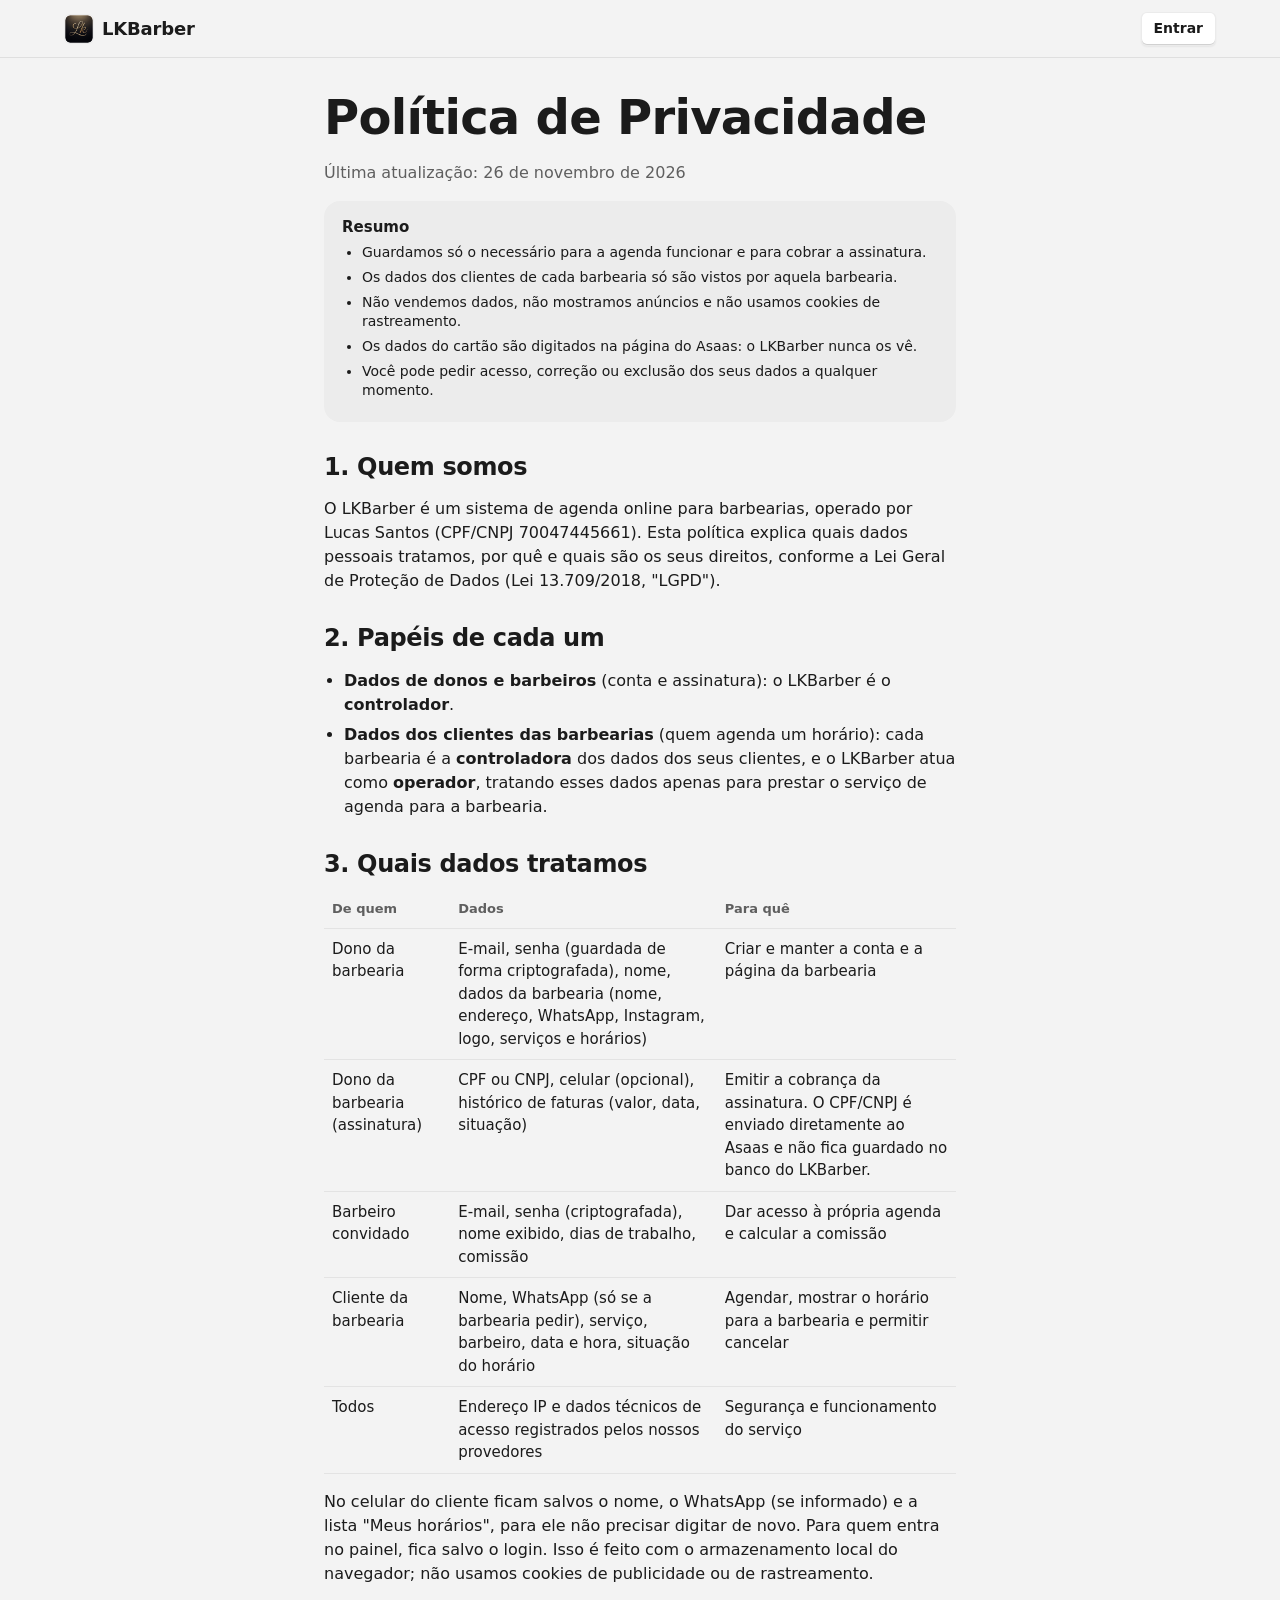
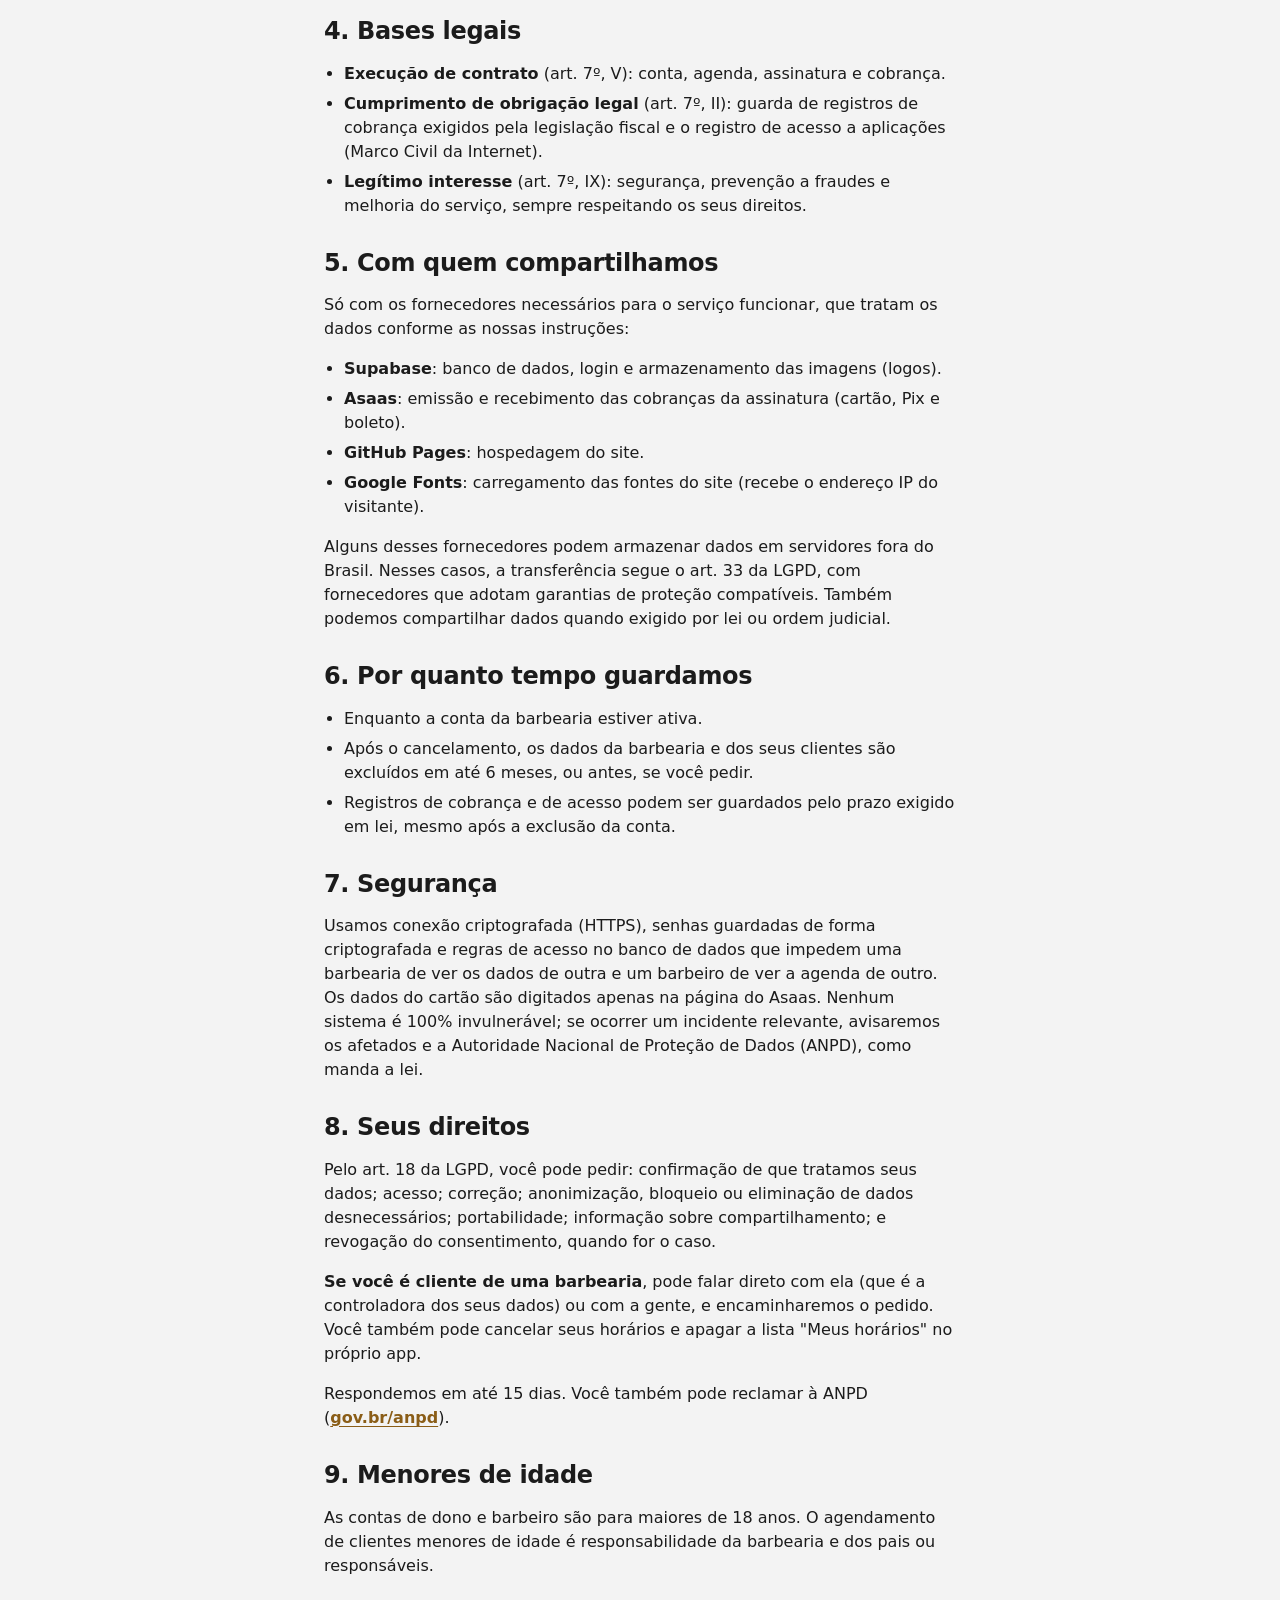
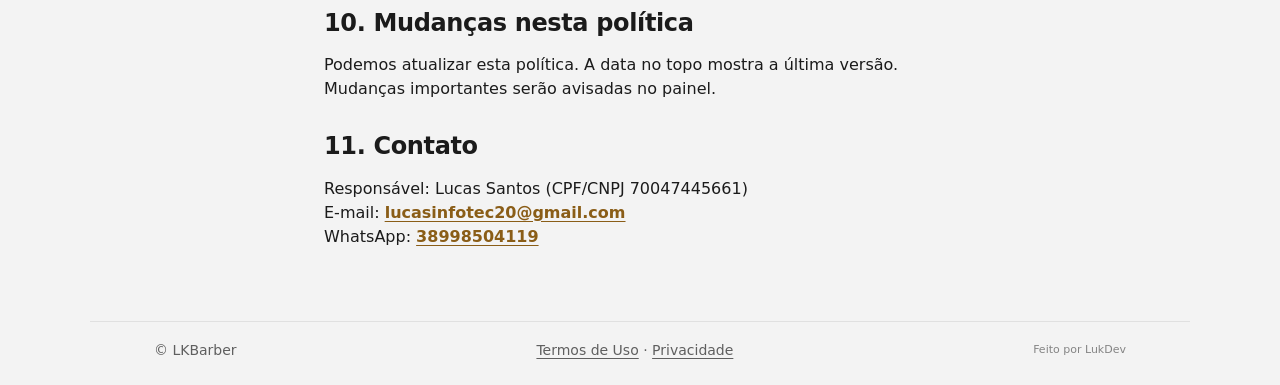
==== commit dc5f8dc1: "Novo icon" ====
--- a/privacidade/index.html
+++ b/privacidade/index.html
@@ -7,6 +7,9 @@
 <meta name="description" content="Como o LKBarber trata os dados de donos, barbeiros e clientes das barbearias, conforme a LGPD.">
 <meta name="theme-color" content="#16181d">
 <link rel="icon" href="../icons/icon-192.png">
+<link rel="preconnect" href="https://fonts.googleapis.com">
+<link rel="preconnect" href="https://fonts.gstatic.com" crossorigin>
+<link href="https://fonts.googleapis.com/css2?family=Instrument+Serif:ital@0;1&display=swap" rel="stylesheet">
 <link rel="stylesheet" href="../css/style.css">
 <style>
 .legal{max-width:760px;margin:0 auto;padding:32px max(5vw,18px) 56px}
@@ -25,7 +28,7 @@
 </style>
 </head>
 <body>
-<header class="top"><a class="marca" href="../"><svg viewBox="0 0 24 24" aria-hidden="true"><use href="#poste"/></svg><span>LKBarber</span></a>
+<header class="top"><a class="marca" href="../"><img src="../icons/icon-192.png" alt="" width="30" height="30"><span>LKBarber</span></a>
   <div class="topo-acoes"><a class="btn btn-mini btn-claro" href="../painel">Entrar</a></div></header>
 <main class="legal">
 <h1>Política de Privacidade</h1>
--- a/css/style.css
+++ b/css/style.css
@@ -605,3 +605,57 @@
 /* espuma de barbear que segue o mouse no topo (só computador) */
 .espuma{position:absolute;inset:0;width:100%;height:100%;pointer-events:none;z-index:0}
 .l-hero>*:not(.espuma){position:relative;z-index:1}
+
+/* =====================================================================
+   PERSONALIDADE: base Fluent + faixas "noite de barbearia" (café escuro com brilho de latão),
+   destaque em serifa itálica (Instrument Serif) e rótulos de seção.
+   ===================================================================== */
+:root{--f-serifa:"Instrument Serif","Iowan Old Style",Georgia,"Times New Roman",serif;
+  --noite:radial-gradient(70% 90% at 88% 0%,rgba(226,182,107,.26),transparent 60%),
+          radial-gradient(60% 80% at 0% 100%,rgba(176,96,46,.22),transparent 62%),#17130f}
+h1 em,h2 em{font-family:var(--f-serifa);font-style:italic;font-weight:400;letter-spacing:0;color:var(--verm);font-size:1.12em;line-height:1}
+.olho{display:flex;align-items:center;gap:10px;margin-bottom:10px;font-family:var(--f-texto);font-size:12px;font-weight:700;letter-spacing:.14em;text-transform:uppercase;color:var(--verm)}
+.olho::before{content:"";width:22px;height:2px;border-radius:2px;background:currentColor}
+
+/* faixas escuras: topo, telas do app, três visões, horário de funcionamento, chamada final */
+.l-hero,.hero,.band-escura,.cta-final{
+  --ink:#f5efe6;--mut:#b9ae9e;--linha:rgba(255,255,255,.1);--borda:rgba(255,255,255,.1);--borda-forte:rgba(255,255,255,.3);
+  --cartao:rgba(255,255,255,.06);--camada:rgba(255,255,255,.04);--tinta:rgba(226,182,107,.16);
+  --verm:#e2b66b;--verm-tx:#1b1408;color:var(--ink);background:var(--noite);border-block:0}
+.l-hero h1{font-size:clamp(38px,6.4vw,66px);line-height:1.04}
+.l-hero h1 em{display:inline-block;font-size:1.1em}
+.l-hero .celular{box-shadow:0 40px 80px rgba(0,0,0,.55),0 0 0 1px rgba(255,255,255,.06);rotate:3deg}
+.btn-sec,.btn-vidro{backdrop-filter:blur(8px)}
+.cta-final h2{font-size:clamp(28px,5vw,44px)}
+
+/* cartões com mais caráter */
+.bf{position:relative;overflow:hidden;transition:transform .2s,box-shadow .2s}
+.bf::after{content:"";position:absolute;left:0;top:0;bottom:0;width:3px;background:var(--verm);opacity:0;transition:opacity .2s}
+.bf:hover{transform:translateY(-3px);box-shadow:var(--s3)}.bf:hover::after{opacity:1}
+.bf svg{background:var(--verm);stroke:var(--verm-tx);border-radius:12px}
+.passos li::before{font-family:var(--f-serifa);font-style:italic;font-weight:400;font-size:44px;width:auto;height:auto;background:none;color:var(--verm);display:block;margin:0 0 2px;line-height:1}
+.depois{background:var(--noite);color:#f5efe6;border:0;box-shadow:var(--s3);--mut:#b9ae9e}
+.depois li::before{color:#e2b66b}
+.plano.destaque{background:var(--noite);color:#f5efe6;border:0;box-shadow:var(--s4);--mut:#b9ae9e;--verm:#e2b66b;--verm-tx:#1b1408;--cartao:rgba(255,255,255,.06);--borda:rgba(255,255,255,.12);--ink:#f5efe6}
+.plano.destaque .tag{background:#e2b66b;color:#1b1408}
+.preco-plano{font-family:var(--f-texto)}
+.kpi.destaque{background:var(--noite);color:#f5efe6}
+.equipe-pub .avatar{background:var(--noite);color:#e2b66b;box-shadow:0 0 0 3px var(--bg),0 0 0 4.5px var(--verm)}
+legend b{font-family:var(--f-serifa);font-style:italic;font-weight:400;font-size:17px}
+.faq summary::after{content:"+";margin-left:auto;font-size:22px;color:var(--verm);transition:rotate .2s}
+.faq[open] summary::after{rotate:45deg}
+.faq summary{gap:12px;list-style:none}.faq summary::-webkit-details-marker{display:none}
+
+/* capa da barbearia (foto de fundo no topo da página, com escurecimento escolhido pelo dono) */
+.hero.com-capa{background:#111 var(--capa) center/cover no-repeat;isolation:isolate;min-height:clamp(260px,46vw,380px)}
+.hero.com-capa::before{content:"";position:absolute;inset:0;z-index:-1;
+  background:linear-gradient(180deg,rgba(0,0,0,calc(var(--capa-op,.55) * .7)),rgba(0,0,0,var(--capa-op,.55)) 70%)}
+.hero.com-capa h1,.hero.com-capa .slogan,.hero.com-capa .proximo{text-shadow:0 1px 12px rgba(0,0,0,.45)}
+.capa-prev{position:relative;aspect-ratio:16/8;border-radius:10px;overflow:hidden;background:var(--noite) center/cover no-repeat;display:flex;align-items:flex-end;padding:16px;color:#fff;box-shadow:var(--s2);border:1px solid var(--borda)}
+.capa-prev::before{content:"";position:absolute;inset:0;background:rgba(0,0,0,var(--capa-op,.55))}
+.capa-prev b{position:relative;font-family:var(--f-titulo);font-size:24px;font-weight:600;text-shadow:0 1px 10px rgba(0,0,0,.5)}
+.capa-prev small{position:absolute;top:12px;left:14px;font-size:12px;opacity:.85}
+.capa-op{display:flex;align-items:center;gap:12px;margin:12px 0 4px;font-weight:600;font-size:14px}
+.capa-op input{flex:1}.capa-op output{min-width:44px;text-align:right;font-variant-numeric:tabular-nums}
+@media(prefers-reduced-motion:reduce){.bf,.bf::after{transition:none}.bf:hover{transform:none}}
+input[type=range],input[type=range]:focus{border:0;box-shadow:none;background:none;min-height:32px;padding:0;accent-color:var(--verm)}
